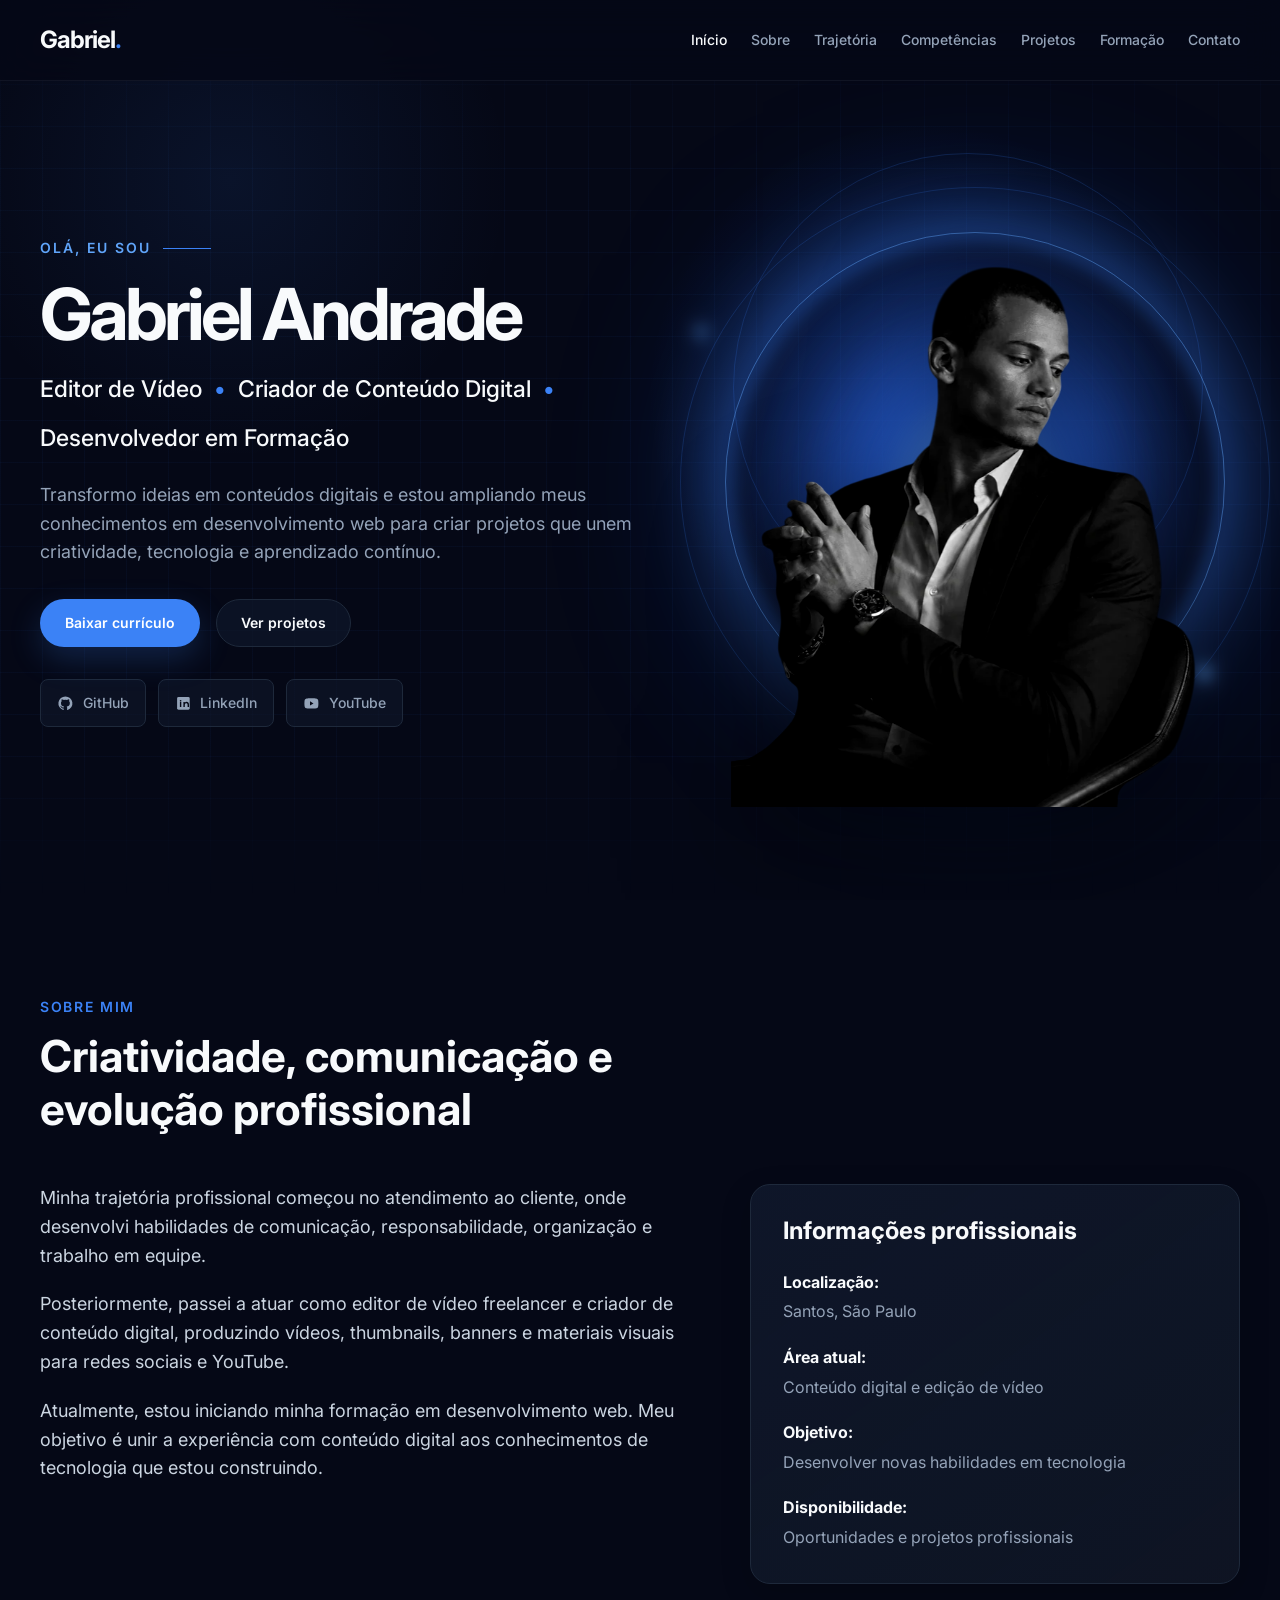
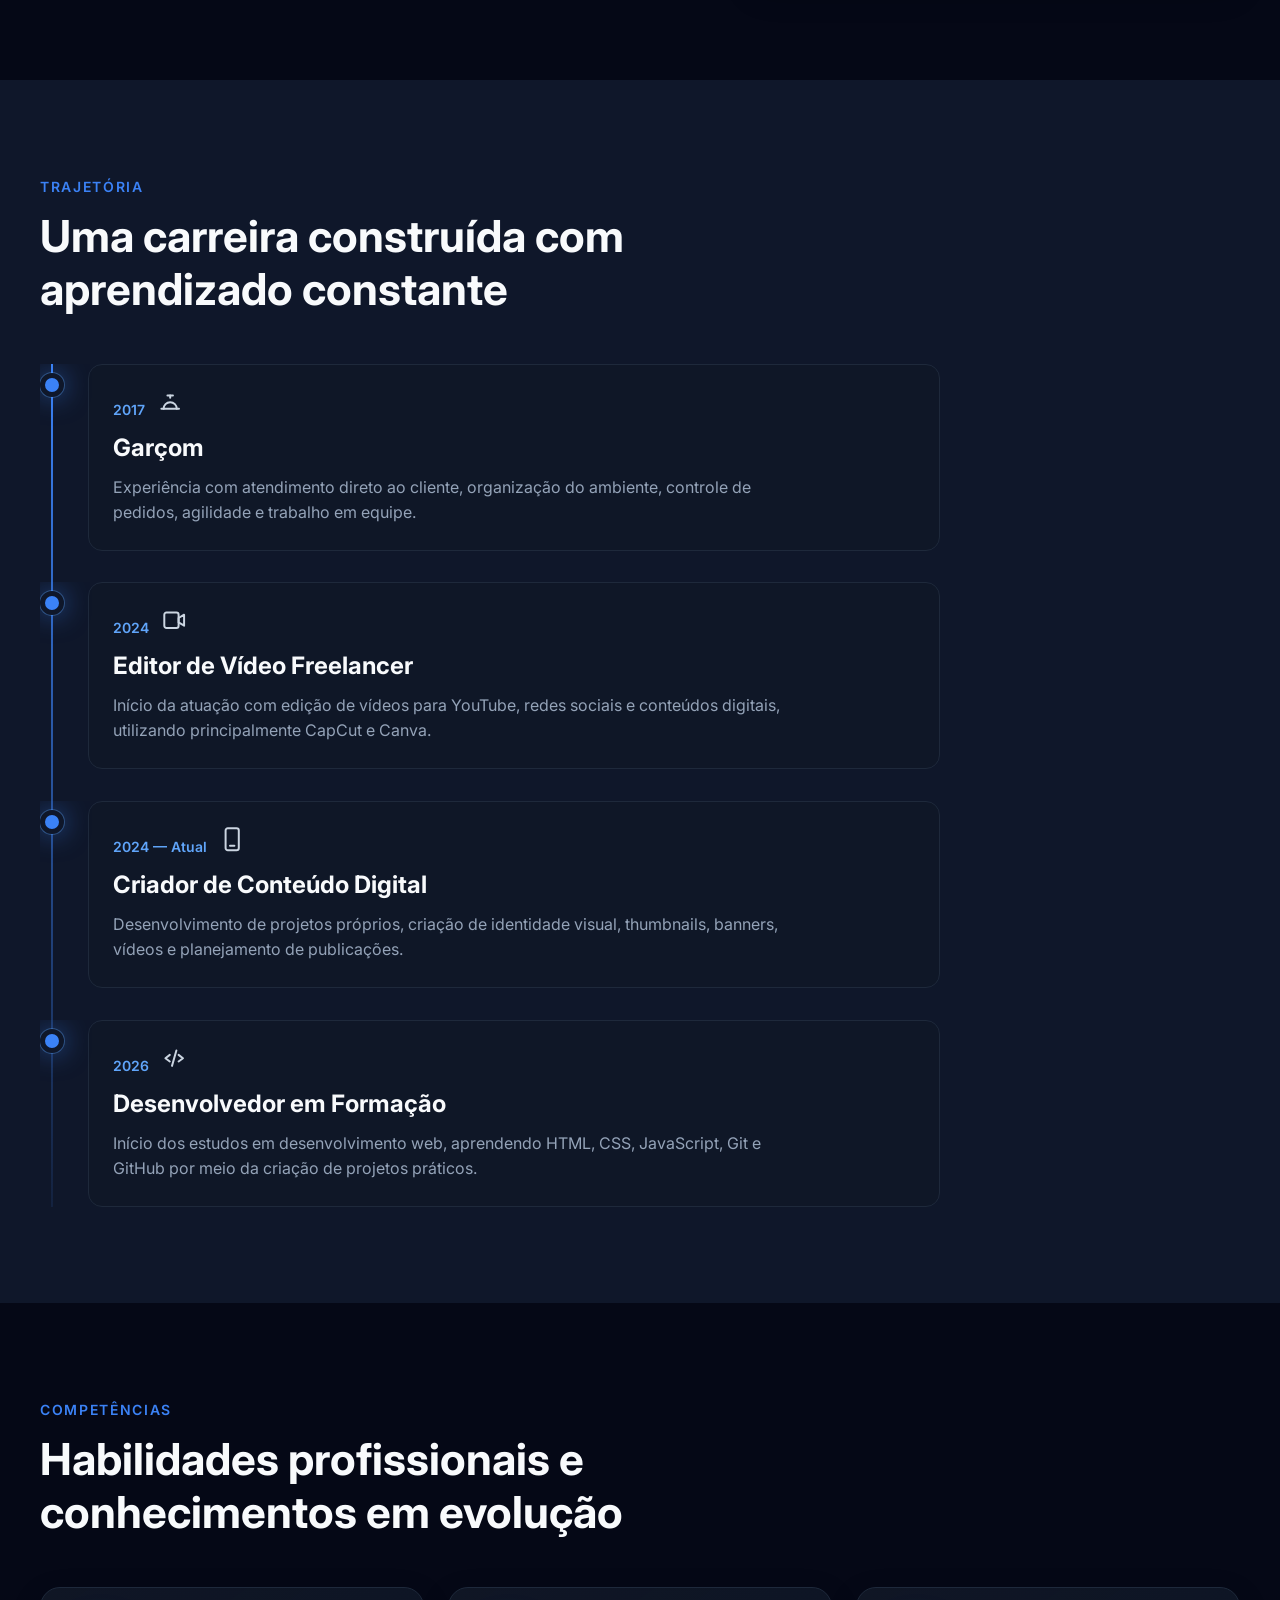
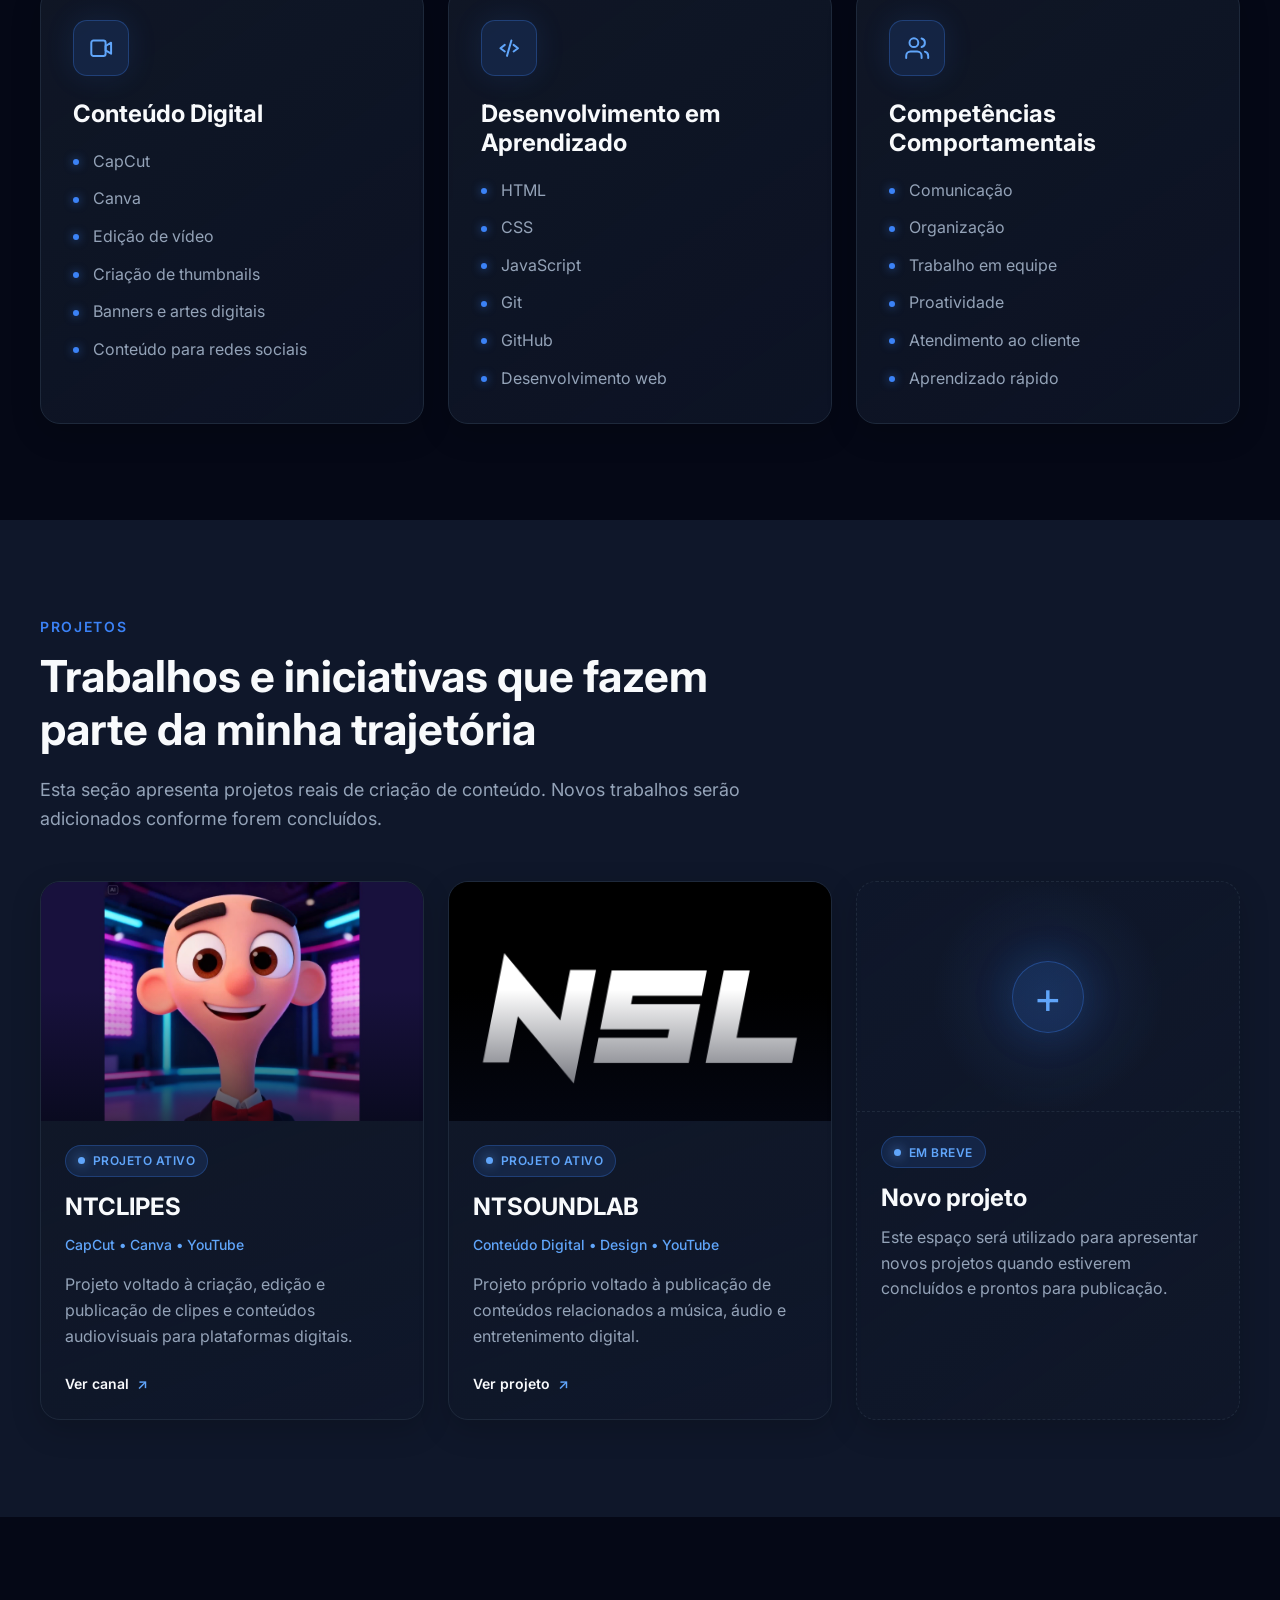
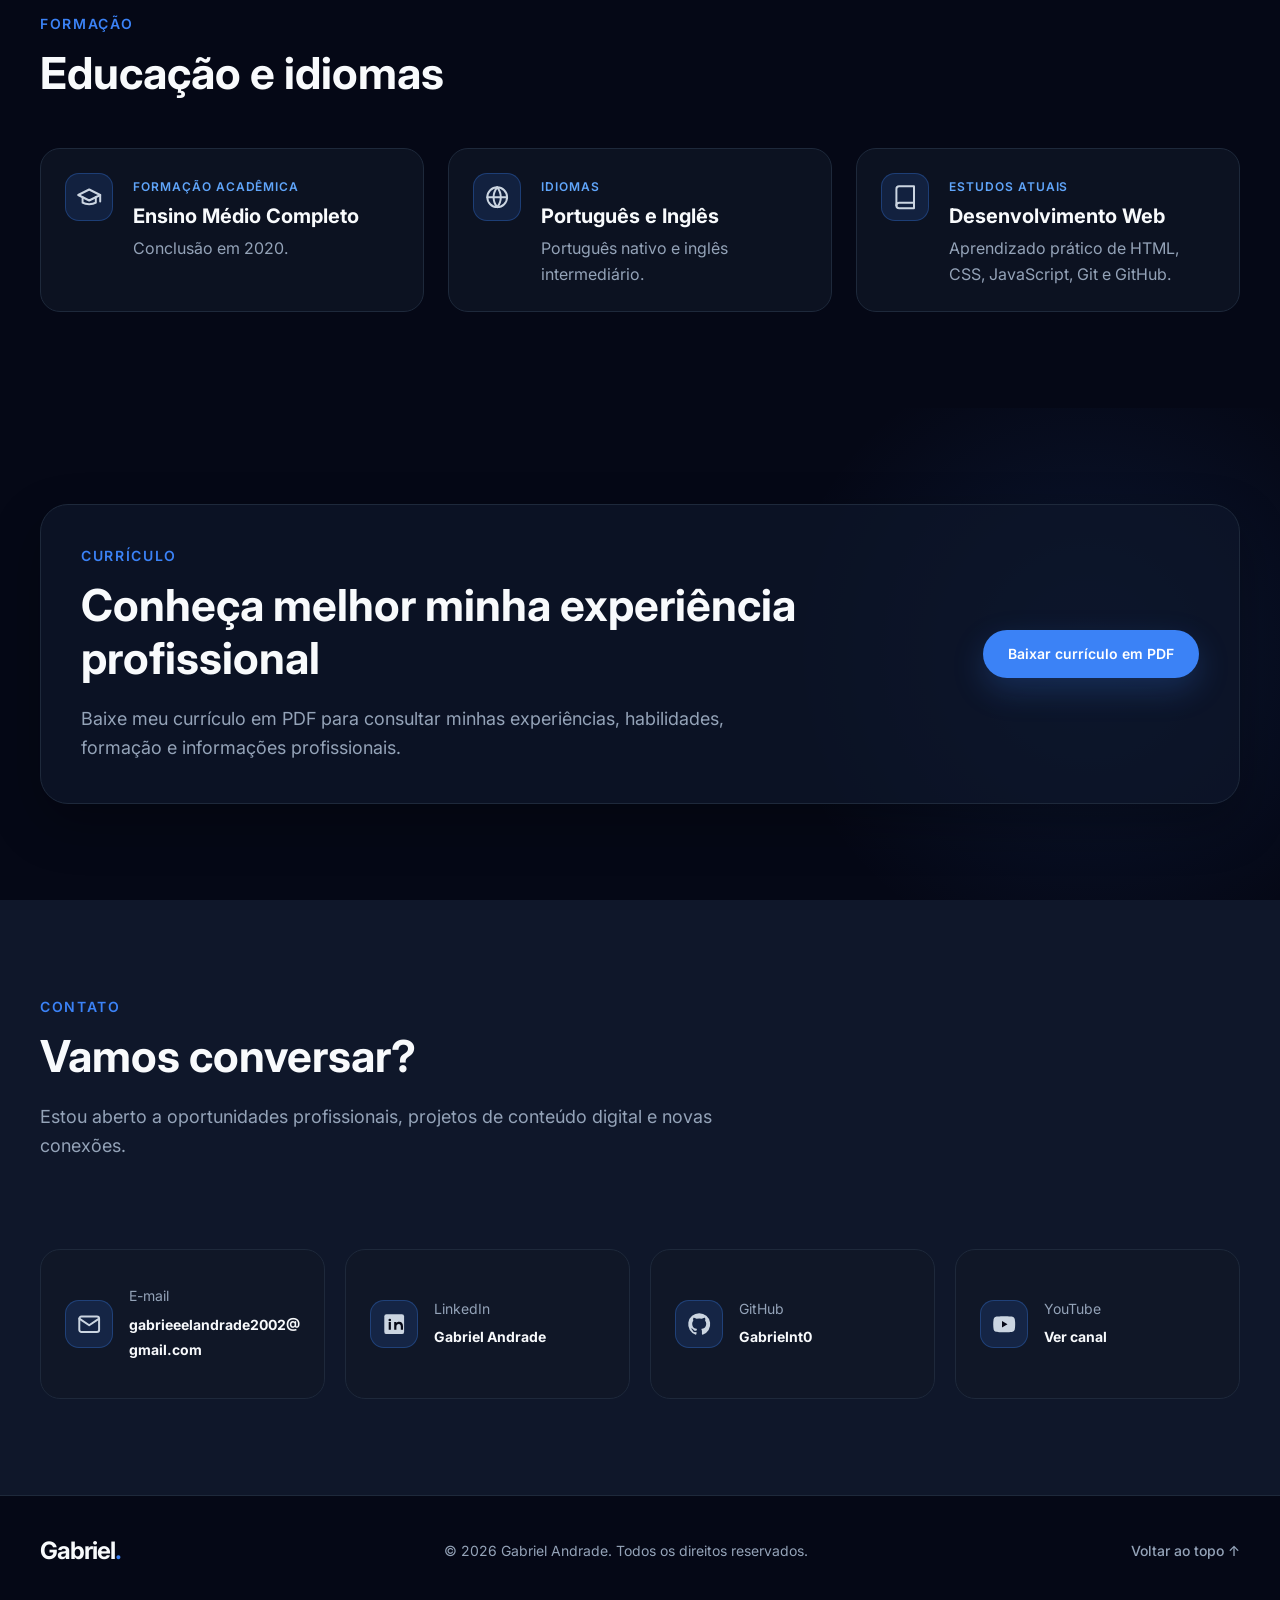
==== index.html @ 182ac7bf "Publica versão final do portfólio" ====
<!DOCTYPE html>
<html lang="pt-BR">
<head>
    <meta charset="UTF-8">

    <meta
        name="viewport"
        content="width=device-width, initial-scale=1.0"
    >

    <meta
        name="description"
        content="Portfólio profissional de Gabriel Andrade, editor de vídeo, criador de conteúdo digital e desenvolvedor em formação."
    >

    <meta
        name="author"
        content="Gabriel Andrade"
    >

<!-- SEO -->

<meta
    name="robots"
    content="index, follow"
>

<meta
    name="theme-color"
    content="#050816"
>

<meta
    name="keywords"
    content="Gabriel Andrade, Portfólio, Editor de Vídeo, Desenvolvedor Web, HTML, CSS, JavaScript, GitHub, CapCut, Canva"
>

<meta
    name="application-name"
    content="Gabriel Andrade Portfolio"
>

<link
    rel="canonical"
    href="https://gabrielnt0.github.io/portfolio/"
>

<!-- Open Graph -->

<meta
    property="og:type"
    content="website"
>

<meta
    property="og:locale"
    content="pt_BR"
>

<meta
    property="og:title"
    content="Gabriel Andrade | Portfólio"
>

<meta
    property="og:description"
    content="Editor de vídeo, criador de conteúdo digital e desenvolvedor em formação."
>

<meta
    property="og:url"
    content="https://gabrielnt0.github.io/portfolio/"
>

<meta
    property="og:site_name"
    content="Gabriel Andrade"
>

<meta
    property="og:image"
    content="https://gabrielnt0.github.io/portfolio/assets/images/portfolio-preview.png"
>

<meta
    property="og:image:width"
    content="1200"
>

<meta
    property="og:image:height"
    content="630"
>

<!-- Twitter -->

<meta
    name="twitter:card"
    content="summary_large_image"
>

<meta
    name="twitter:title"
    content="Gabriel Andrade | Portfólio"
>

<meta
    name="twitter:description"
    content="Editor de vídeo, criador de conteúdo digital e desenvolvedor em formação."
>

<meta
    name="twitter:image"
    content="https://gabrielnt0.github.io/portfolio/assets/images/portfolio-preview.png"
>

    <title>Gabriel Andrade | Portfólio</title>

    <link
        rel="icon"
        type="image/png"
        href="./assets/icons/favicon-96x96.png"
        sizes="96x96"
    >

    <link
        rel="icon"
        type="image/svg+xml"
        href="./assets/icons/favicon.svg"
    >

    <link
        rel="shortcut icon"
        href="./assets/icons/favicon.ico"
    >

    <link
        rel="apple-touch-icon"
        sizes="180x180"
        href="./assets/icons/apple-touch-icon.png"
    >

    <meta
        name="apple-mobile-web-app-title"
        content="Gabriel Andrade"
    >

    <link
        rel="manifest"
        href="./assets/icons/site.webmanifest"
    >

    <link
        rel="stylesheet"
        href="./css/style.css"
    >
</head>

<body>
    <header class="header">
        <div class="container header-container">
            <a
                href="#inicio"
                class="logo"
                aria-label="Ir para o início"
            >
                Gabriel<span>.</span>
            </a>

            <nav
                id="navigation"
                class="navigation"
                aria-label="Navegação principal"
            >
                <ul class="navigation-list">
                    <li>
                        <a href="#inicio" class="navigation-link">Início</a>
                    </li>

                    <li>
                        <a href="#sobre" class="navigation-link">Sobre</a>
                    </li>

                    <li>
                        <a href="#trajetoria" class="navigation-link">Trajetória</a>
                    </li>

                    <li>
                        <a href="#competencias" class="navigation-link">Competências</a>
                    </li>

                    <li>
                        <a href="#projetos" class="navigation-link">Projetos</a>
                    </li>

                    <li>
                        <a href="#formacao" class="navigation-link">Formação</a>
                    </li>

                    <li>
                        <a href="#contato" class="navigation-link">Contato</a>
                    </li>
                </ul>
            </nav>

            <button
                class="menu-button"
                type="button"
                aria-label="Abrir menu de navegação"
                aria-expanded="false"
                aria-controls="navigation"
            >
                <span></span>
                <span></span>
                <span></span>
            </button>
        </div>
    </header>

<div
    class="preloader"
    aria-hidden="true"
>
    <div class="preloader-content">
        <div class="preloader-logo">
            <span>NT</span>
        </div>

        <div class="preloader-bar">
            <span></span>
        </div>

        <p>Carregando portfólio</p>
    </div>
</div>

    <main>
        <section
            id="inicio"
            class="hero"
        >
            <div class="container hero-container">
                <div class="hero-content">
                    <p class="hero-greeting">
                        Olá, eu sou
                    </p>

                    <h1 class="hero-title">
                        Gabriel Andrade
                    </h1>

                    <p class="hero-profession">
                        Editor de Vídeo
                        <span>•</span>
                        Criador de Conteúdo Digital
                        <span>•</span>
                        Desenvolvedor em Formação
                    </p>

                    <p class="hero-description">
                        Transformo ideias em conteúdos
                        digitais e estou ampliando meus conhecimentos em desenvolvimento web para criar projetos
                        que unem criatividade, tecnologia e aprendizado contínuo.
                    </p>

                    <div class="hero-actions">
                        <a
                            href="./documents/curriculo-gabriel-andrade.pdf"
                            class="button button-primary"
                            download
                        >
                            Baixar currículo
                        </a>

                        <a
                            href="#projetos"
                            class="button button-secondary"
                        >
                            Ver projetos
                        </a>
                    </div>

                    <ul
                        class="social-links"
                        aria-label="Redes sociais"
                    >
                        <li>
                            <a
                                href="https://github.com/Gabrielnt0"
                                target="_blank"
                                rel="noopener noreferrer"
                            >
                                <svg class="icon-svg icon-svg-solid" viewBox="0 0 24 24" aria-hidden="true">
                                    <path d="M12 2a10 10 0 0 0-3.16 19.49c.5.09.68-.22.68-.48v-1.87c-2.78.6-3.37-1.18-3.37-1.18-.45-1.16-1.11-1.47-1.11-1.47-.91-.62.07-.61.07-.61 1 .07 1.53 1.03 1.53 1.03.9 1.53 2.35 1.09 2.92.83.09-.65.35-1.09.64-1.34-2.22-.25-4.56-1.11-4.56-4.94 0-1.09.39-1.98 1.03-2.68-.1-.25-.45-1.27.1-2.64 0 0 .84-.27 2.75 1.02A9.6 9.6 0 0 1 12 6.82a9.6 9.6 0 0 1 2.5.34c1.91-1.29 2.75-1.02 2.75-1.02.55 1.37.2 2.39.1 2.64.64.7 1.03 1.59 1.03 2.68 0 3.84-2.34 4.69-4.57 4.94.36.31.68.92.68 1.86v2.75c0 .27.18.58.69.48A10 10 0 0 0 12 2z"></path>
                                </svg>
                                <span>GitHub</span>
                            </a>
                        </li>

                        <li>
                            <a
                                href="https://www.linkedin.com/in/gabrielandrade2002/"
                                target="_blank"
                                rel="noopener noreferrer"
                            >
                                <svg class="icon-svg icon-svg-solid" viewBox="0 0 24 24" aria-hidden="true">
                                    <rect x="3" y="3" width="18" height="18" rx="2"></rect>
                                    <path class="icon-svg-fill-background" d="M7 10h2v7H7zM8 7a1.2 1.2 0 1 1 0 2.4A1.2 1.2 0 0 1 8 7zm4 3h2v1c.6-.8 1.4-1.2 2.5-1.2 2 0 3.5 1.3 3.5 4V17h-2v-2.8c0-1.5-.6-2.3-1.8-2.3-1.3 0-2.2.9-2.2 2.6V17h-2z"></path>
                                </svg>
                                <span>LinkedIn</span>
                            </a>
                        </li>

                        <li>
                            <a
                                href="href="https://www.youtube.com/@gbN1TE"
                                target="_blank"
                                rel="noopener noreferrer"
                            >
                                <svg class="icon-svg icon-svg-solid" viewBox="0 0 24 24" aria-hidden="true">
                                    <path d="M21.6 7.2a2.8 2.8 0 0 0-2-2C17.8 4.7 12 4.7 12 4.7s-5.8 0-7.6.5a2.8 2.8 0 0 0-2 2A29 29 0 0 0 2 12a29 29 0 0 0 .4 4.8 2.8 2.8 0 0 0 2 2c1.8.5 7.6.5 7.6.5s5.8 0 7.6-.5a2.8 2.8 0 0 0 2-2A29 29 0 0 0 22 12a29 29 0 0 0-.4-4.8z"></path>
                                    <path class="icon-svg-fill-background" d="m10 9 5 3-5 3z"></path>
                                </svg>
                                <span>YouTube</span>
                            </a>
                        </li>
                    </ul>
                </div>

               <div class="hero-image-wrapper">

    <div class="hero-glow"></div>

    <div class="hero-image-background"></div>

    <img
        src="./assets/images/foto-gabriel.webp"
        alt="Foto profissional de Gabriel Andrade"
        class="hero-image"
    >

</div>
            </div>
        </section>

        <section
            id="sobre"
            class="section about"
        >
            <div class="container">
                <div class="section-header">
                    <p class="section-label">
                        Sobre mim
                    </p>

                    <h2 class="section-title">
                        Criatividade, comunicação e evolução profissional
                    </h2>
                </div>

                <div class="about-content">
                    <div class="about-text">
                        <p>
                            Minha trajetória profissional começou no atendimento
                            ao cliente, onde desenvolvi habilidades de comunicação,
                            responsabilidade, organização e trabalho em equipe.
                        </p>

                        <p>
                            Posteriormente, passei a atuar como editor de vídeo
                            freelancer e criador de conteúdo digital, produzindo
                            vídeos, thumbnails, banners e materiais visuais para
                            redes sociais e YouTube.
                        </p>

                        <p>
                            Atualmente, estou iniciando minha formação em
                            desenvolvimento web. Meu objetivo é unir a experiência
                            com conteúdo digital aos conhecimentos de tecnologia
                            que estou construindo.
                        </p>
                    </div>

                    <aside class="about-card">
                        <h3>Informações profissionais</h3>

                        <ul>
                            <li>
                                <strong>Localização:</strong>
                                Santos, São Paulo
                            </li>

                            <li>
                                <strong>Área atual:</strong>
                                Conteúdo digital e edição de vídeo
                            </li>

                            <li>
                                <strong>Objetivo:</strong>
                                Desenvolver novas habilidades em tecnologia
                            </li>

                            <li>
                                <strong>Disponibilidade:</strong>
                                Oportunidades e projetos profissionais
                            </li>
                        </ul>
                    </aside>
                </div>
            </div>
        </section>

        <section
            id="trajetoria"
            class="section section-alternative trajectory"
        >
            <div class="container">
                <div class="section-header">
                    <p class="section-label">
                        Trajetória
                    </p>

                    <h2 class="section-title">
                        Uma carreira construída com aprendizado constante
                    </h2>
                </div>

                <div class="timeline">
                    <article class="timeline-item">
                        <div class="timeline-marker"></div>

                        <div class="timeline-content">
                            <span class="timeline-year">
                                2017
                            </span>

                            <span class="timeline-icon" aria-hidden="true">
                                <svg class="icon-svg" viewBox="0 0 24 24" aria-hidden="true">
                                    <path d="M4 18h16"></path>
                                    <path d="M6 18a6 6 0 0 1 12 0"></path>
                                    <path d="M12 6v2"></path>
                                    <path d="M9.5 6h5"></path>
                                </svg>
                            </span>

                            <h3>
                                Garçom
                            </h3>

                            <p>
                                Experiência com atendimento direto ao cliente,
                                organização do ambiente, controle de pedidos,
                                agilidade e trabalho em equipe.
                            </p>
                        </div>
                    </article>

                    <article class="timeline-item">
                        <div class="timeline-marker"></div>

                        <div class="timeline-content">
                            <span class="timeline-year">
                                2024
                            </span>

                            <span class="timeline-icon" aria-hidden="true">
                                <svg class="icon-svg" viewBox="0 0 24 24" aria-hidden="true">
                                    <rect x="3" y="5" width="13" height="14" rx="2"></rect>
                                    <path d="m16 10 5-3v10l-5-3z"></path>
                                </svg>
                            </span>

                            <h3>
                                Editor de Vídeo Freelancer
                            </h3>

                            <p>
                                Início da atuação com edição de vídeos para
                                YouTube, redes sociais e conteúdos digitais,
                                utilizando principalmente CapCut e Canva.
                            </p>
                        </div>
                    </article>

                    <article class="timeline-item">
                        <div class="timeline-marker"></div>

                        <div class="timeline-content">
                            <span class="timeline-year">
                                2024 — Atual
                            </span>

                            <span class="timeline-icon" aria-hidden="true">
                                <svg class="icon-svg" viewBox="0 0 24 24" aria-hidden="true">
                                    <rect x="6" y="2" width="12" height="20" rx="2"></rect>
                                    <path d="M10 18h4"></path>
                                </svg>
                            </span>

                            <h3>
                                Criador de Conteúdo Digital
                            </h3>

                            <p>
                                Desenvolvimento de projetos próprios, criação
                                de identidade visual, thumbnails, banners,
                                vídeos e planejamento de publicações.
                            </p>
                        </div>
                    </article>

                    <article class="timeline-item">
                        <div class="timeline-marker"></div>

                        <div class="timeline-content">
                            <span class="timeline-year">
                                2026
                            </span>

                            <span class="timeline-icon" aria-hidden="true">
                                <svg class="icon-svg" viewBox="0 0 24 24" aria-hidden="true">
                                    <path d="m8 9-4 3 4 3"></path>
                                    <path d="m16 9 4 3-4 3"></path>
                                    <path d="m14 5-4 14"></path>
                                </svg>
                            </span>

                            <h3>
                                Desenvolvedor em Formação
                            </h3>

                            <p>
                                Início dos estudos em desenvolvimento web,
                                aprendendo HTML, CSS, JavaScript, Git e GitHub
                                por meio da criação de projetos práticos.
                            </p>
                        </div>
                    </article>
                </div>
            </div>
        </section>

        <section
            id="competencias"
            class="section skills"
        >
            <div class="container">
                <div class="section-header">
                    <p class="section-label">
                        Competências
                    </p>

                    <h2 class="section-title">
                        Habilidades profissionais e conhecimentos em evolução
                    </h2>
                </div>

                <div class="skills-grid">
                    <article class="skill-card">
                        <span class="skill-icon" aria-hidden="true">
                            <svg class="icon-svg" viewBox="0 0 24 24" aria-hidden="true">
                                    <rect x="3" y="5" width="13" height="14" rx="2"></rect>
                                    <path d="m16 10 5-3v10l-5-3z"></path>
                                </svg>
                        </span>

                        <h3>
                            Conteúdo Digital
                        </h3>

                        <ul class="skill-list">
                            <li>CapCut</li>
                            <li>Canva</li>
                            <li>Edição de vídeo</li>
                            <li>Criação de thumbnails</li>
                            <li>Banners e artes digitais</li>
                            <li>Conteúdo para redes sociais</li>
                        </ul>
                    </article>

                    <article class="skill-card">
                        <span class="skill-icon" aria-hidden="true">
                            <svg class="icon-svg" viewBox="0 0 24 24" aria-hidden="true">
                                    <path d="m8 9-4 3 4 3"></path>
                                    <path d="m16 9 4 3-4 3"></path>
                                    <path d="m14 5-4 14"></path>
                                </svg>
                        </span>

                        <h3>
                            Desenvolvimento em Aprendizado
                        </h3>

                        <ul class="skill-list">
                            <li>HTML</li>
                            <li>CSS</li>
                            <li>JavaScript</li>
                            <li>Git</li>
                            <li>GitHub</li>
                            <li>Desenvolvimento web</li>
                        </ul>
                    </article>

                    <article class="skill-card">
                        <span class="skill-icon" aria-hidden="true">
                            <svg class="icon-svg" viewBox="0 0 24 24" aria-hidden="true">
                                    <path d="M16 21v-2a4 4 0 0 0-4-4H6a4 4 0 0 0-4 4v2"></path>
                                    <circle cx="9" cy="7" r="4"></circle>
                                    <path d="M22 21v-2a4 4 0 0 0-3-3.87"></path>
                                    <path d="M16 3.13a4 4 0 0 1 0 7.75"></path>
                                </svg>
                        </span>

                        <h3>
                            Competências Comportamentais
                        </h3>

                        <ul class="skill-list">
                            <li>Comunicação</li>
                            <li>Organização</li>
                            <li>Trabalho em equipe</li>
                            <li>Proatividade</li>
                            <li>Atendimento ao cliente</li>
                            <li>Aprendizado rápido</li>
                        </ul>
                    </article>
                </div>
            </div>
        </section>

        <section
            id="projetos"
            class="section section-alternative projects"
        >
            <div class="container">
                <div class="section-header">
                    <p class="section-label">
                        Projetos
                    </p>

                    <h2 class="section-title">
                        Trabalhos e iniciativas que fazem parte da minha trajetória
                    </h2>

                    <p class="section-description">
                        Esta seção apresenta projetos reais de criação de conteúdo.
                        Novos trabalhos serão adicionados conforme forem concluídos.
                    </p>
                </div>

                <div class="projects-grid">
                    <article class="project-card">
                        <div class="project-image-wrapper">
                            <img
                                src="./assets/images/projeto-ntclipes.jpeg"
                                alt="Imagem de apresentação do projeto NTCLIPES"
                                class="project-image"
                            >
                        </div>

                        <div class="project-content">
                            <span class="project-status">
                                Projeto ativo
                            </span>

                            <h3>
                                NTCLIPES
                            </h3>

                            <p class="project-technologies">
                                CapCut • Canva • YouTube
                            </p>

                            <p class="project-description">
                                Projeto voltado à criação, edição e publicação
                                de clipes e conteúdos audiovisuais para
                                plataformas digitais.
                            </p>

                            <div class="project-links">
                                <a
                                    href="https://www.youtube.com/@NTCLIPES"
                                    class="project-link"
                                    target="_blank"
                                    rel="noopener noreferrer"
                                >
                                    Ver canal
                                </a>
                            </div>
                        </div>
                    </article>

                    <article class="project-card">
                        <div class="project-image-wrapper">
                            <img
                                src="./assets/images/projeto-ntsoundlab.png"
                                alt="Imagem de apresentação do projeto NTSOUNDLAB"
                                class="project-image"
                            >
                        </div>

                        <div class="project-content">
                            <span class="project-status">
                                Projeto ativo
                            </span>

                            <h3>
                                NTSOUNDLAB
                            </h3>

                            <p class="project-technologies">
                                Conteúdo Digital • Design • YouTube
                            </p>

                            <p class="project-description">
                                Projeto próprio voltado à publicação de
                                conteúdos relacionados a música, áudio e
                                entretenimento digital.
                            </p>

                            <div class="project-links">
                                <a
                                    href="https://www.youtube.com/@NTSOUNDLAB"
                                    class="project-link"
                                    target="_blank"
                                    rel="noopener noreferrer"
                                >
                                    Ver projeto
                                </a>
                            </div>
                        </div>
                    </article>

                    <article class="project-card project-card-placeholder">
                        <div class="project-placeholder">
                            <span aria-hidden="true">
                                +
                            </span>
                        </div>

                        <div class="project-content">
                            <span class="project-status">
                                Em breve
                            </span>

                            <h3>
                                Novo projeto
                            </h3>

                            <p class="project-description">
                                Este espaço será utilizado para apresentar
                                novos projetos quando estiverem concluídos e
                                prontos para publicação.
                            </p>
                        </div>
                    </article>
                </div>
            </div>
        </section>

        <section
            id="formacao"
            class="section education"
        >
            <div class="container">
                <div class="section-header">
                    <p class="section-label">
                        Formação
                    </p>

                    <h2 class="section-title">
                        Educação e idiomas
                    </h2>
                </div>

                <div class="education-grid">
                    <article class="education-card">
                        <span class="education-icon" aria-hidden="true">
                            <svg class="icon-svg" viewBox="0 0 24 24" aria-hidden="true">
                                    <path d="m2 10 10-5 10 5-10 5z"></path>
                                    <path d="M6 12v5c3 2 9 2 12 0v-5"></path>
                                    <path d="M22 10v6"></path>
                                </svg>
                        </span>

                        <div>
                            <span class="education-type">
                                Formação acadêmica
                            </span>

                            <h3>
                                Ensino Médio Completo
                            </h3>

                            <p>
                                Conclusão em 2020.
                            </p>
                        </div>
                    </article>

                    <article class="education-card">
                        <span class="education-icon" aria-hidden="true">
                            <svg class="icon-svg" viewBox="0 0 24 24" aria-hidden="true">
                                    <circle cx="12" cy="12" r="9"></circle>
                                    <path d="M3 12h18"></path>
                                    <path d="M12 3a14 14 0 0 1 0 18"></path>
                                    <path d="M12 3a14 14 0 0 0 0 18"></path>
                                </svg>
                        </span>

                        <div>
                            <span class="education-type">
                                Idiomas
                            </span>

                            <h3>
                                Português e Inglês
                            </h3>

                            <p>
                                Português nativo e inglês intermediário.
                            </p>
                        </div>
                    </article>

                    <article class="education-card">
                        <span class="education-icon" aria-hidden="true">
                            <svg class="icon-svg" viewBox="0 0 24 24" aria-hidden="true">
                                    <path d="M4 19.5A2.5 2.5 0 0 1 6.5 17H20"></path>
                                    <path d="M6.5 2H20v20H6.5A2.5 2.5 0 0 1 4 19.5v-15A2.5 2.5 0 0 1 6.5 2z"></path>
                                </svg>
                        </span>

                        <div>
                            <span class="education-type">
                                Estudos atuais
                            </span>

                            <h3>
                                Desenvolvimento Web
                            </h3>

                            <p>
                                Aprendizado prático de HTML, CSS, JavaScript,
                                Git e GitHub.
                            </p>
                        </div>
                    </article>
                </div>
            </div>
        </section>

        <section class="section resume">
            <div class="container resume-container">
                <div class="resume-content">
                    <p class="section-label">
                        Currículo
                    </p>

                    <h2 class="section-title">
                        Conheça melhor minha experiência profissional
                    </h2>

                    <p class="section-description">
                        Baixe meu currículo em PDF para consultar minhas
                        experiências, habilidades, formação e informações
                        profissionais.
                    </p>
                </div>

                <a
                    href="./documents/curriculo-gabriel-andrade.pdf"
                    class="button button-primary"
                    download
                >
                    Baixar currículo em PDF
                </a>
            </div>
        </section>

        <section
            id="contato"
            class="section section-alternative contact"
        >
            <div class="container contact-container">
                <div class="section-header">
                    <p class="section-label">
                        Contato
                    </p>

                    <h2 class="section-title">
                        Vamos conversar?
                    </h2>

                    <p class="section-description">
                        Estou aberto a oportunidades profissionais, projetos
                        de conteúdo digital e novas conexões.
                    </p>
                </div>

                <div class="contact-grid">
                    <a
                        href="mailto:gabrieeelandrade2002@gmail.com"
                        class="contact-card"
                    >
                        <span class="contact-icon" aria-hidden="true">
                            <svg class="icon-svg" viewBox="0 0 24 24" aria-hidden="true">
                                    <rect x="3" y="5" width="18" height="14" rx="2"></rect>
                                    <path d="m3 7 9 6 9-6"></path>
                                </svg>
                        </span>

                        <div>
                            <span class="contact-label">
                                E-mail
                            </span>

                            <strong>
                                gabrieeelandrade2002@gmail.com
                            </strong>
                        </div>
                    </a>

                    <a
                        href="https://www.linkedin.com/in/gabrielandrade2002/"
                        class="contact-card"
                        target="_blank"
                        rel="noopener noreferrer"
                    >
                        <span class="contact-icon" aria-hidden="true">
                            <svg class="icon-svg icon-svg-solid" viewBox="0 0 24 24" aria-hidden="true">
                                    <rect x="3" y="3" width="18" height="18" rx="2"></rect>
                                    <path class="icon-svg-fill-background" d="M7 10h2v7H7zM8 7a1.2 1.2 0 1 1 0 2.4A1.2 1.2 0 0 1 8 7zm4 3h2v1c.6-.8 1.4-1.2 2.5-1.2 2 0 3.5 1.3 3.5 4V17h-2v-2.8c0-1.5-.6-2.3-1.8-2.3-1.3 0-2.2.9-2.2 2.6V17h-2z"></path>
                                </svg>
                        </span>

                        <div>
                            <span class="contact-label">
                                LinkedIn
                            </span>

                            <strong>
                                Gabriel Andrade
                            </strong>
                        </div>
                    </a>

                    <a
                        href="https://github.com/Gabrielnt0"
                        class="contact-card"
                        target="_blank"
                        rel="noopener noreferrer"
                    >
                        <span class="contact-icon" aria-hidden="true">
                            <svg class="icon-svg icon-svg-solid" viewBox="0 0 24 24" aria-hidden="true">
                                    <path d="M12 2a10 10 0 0 0-3.16 19.49c.5.09.68-.22.68-.48v-1.87c-2.78.6-3.37-1.18-3.37-1.18-.45-1.16-1.11-1.47-1.11-1.47-.91-.62.07-.61.07-.61 1 .07 1.53 1.03 1.53 1.03.9 1.53 2.35 1.09 2.92.83.09-.65.35-1.09.64-1.34-2.22-.25-4.56-1.11-4.56-4.94 0-1.09.39-1.98 1.03-2.68-.1-.25-.45-1.27.1-2.64 0 0 .84-.27 2.75 1.02A9.6 9.6 0 0 1 12 6.82a9.6 9.6 0 0 1 2.5.34c1.91-1.29 2.75-1.02 2.75-1.02.55 1.37.2 2.39.1 2.64.64.7 1.03 1.59 1.03 2.68 0 3.84-2.34 4.69-4.57 4.94.36.31.68.92.68 1.86v2.75c0 .27.18.58.69.48A10 10 0 0 0 12 2z"></path>
                                </svg>
                        </span>

                        <div>
                            <span class="contact-label">
                                GitHub
                            </span>

                            <strong>
                                Gabrielnt0
                            </strong>
                        </div>
                    </a>

                    <a
                        href="https://www.youtube.com/@gbN1TE"
                        class="contact-card"
                        target="_blank"
                        rel="noopener noreferrer"
                    >
                        <span class="contact-icon" aria-hidden="true">
                            <svg class="icon-svg icon-svg-solid" viewBox="0 0 24 24" aria-hidden="true">
                                    <path d="M21.6 7.2a2.8 2.8 0 0 0-2-2C17.8 4.7 12 4.7 12 4.7s-5.8 0-7.6.5a2.8 2.8 0 0 0-2 2A29 29 0 0 0 2 12a29 29 0 0 0 .4 4.8 2.8 2.8 0 0 0 2 2c1.8.5 7.6.5 7.6.5s5.8 0 7.6-.5a2.8 2.8 0 0 0 2-2A29 29 0 0 0 22 12a29 29 0 0 0-.4-4.8z"></path>
                                    <path class="icon-svg-fill-background" d="m10 9 5 3-5 3z"></path>
                                </svg>
                        </span>

                        <div>
                            <span class="contact-label">
                                YouTube
                            </span>

                            <strong>
                                Ver canal
                            </strong>
                        </div>
                    </a>
                </div>
            </div>
        </section>
    </main>

    <footer class="footer">
        <div class="container footer-container">
            <a
                href="#inicio"
                class="footer-logo"
            >
                Gabriel<span>.</span>
            </a>

            <p>
                © <span id="current-year"></span>
                Gabriel Andrade. Todos os direitos reservados.
            </p>

            <a
                href="#inicio"
                class="back-to-top"
                aria-label="Voltar ao início"
            >
                Voltar ao topo ↑
            </a>
        </div>
    </footer>

<button
    class="scroll-top-button"
    type="button"
    aria-label="Voltar ao topo da página"
    title="Voltar ao topo"
>
    <svg
        viewBox="0 0 24 24"
        aria-hidden="true"
    >
        <path d="M12 19V5"></path>
        <path d="m5 12 7-7 7 7"></path>
    </svg>
</button>

    <script src="./js/script.js"></script>
</body>
</html>
---- css/style.css ----
@import url("https://fonts.googleapis.com/css2?family=Inter:wght@400;500;600;700&display=swap");

@import url("./variables.css");
@import url("./reset.css");
@import url("./layout.css");
@import url("./hero.css");
@import url("./sections.css");
@import url("./cards.css");
@import url("./responsive.css");
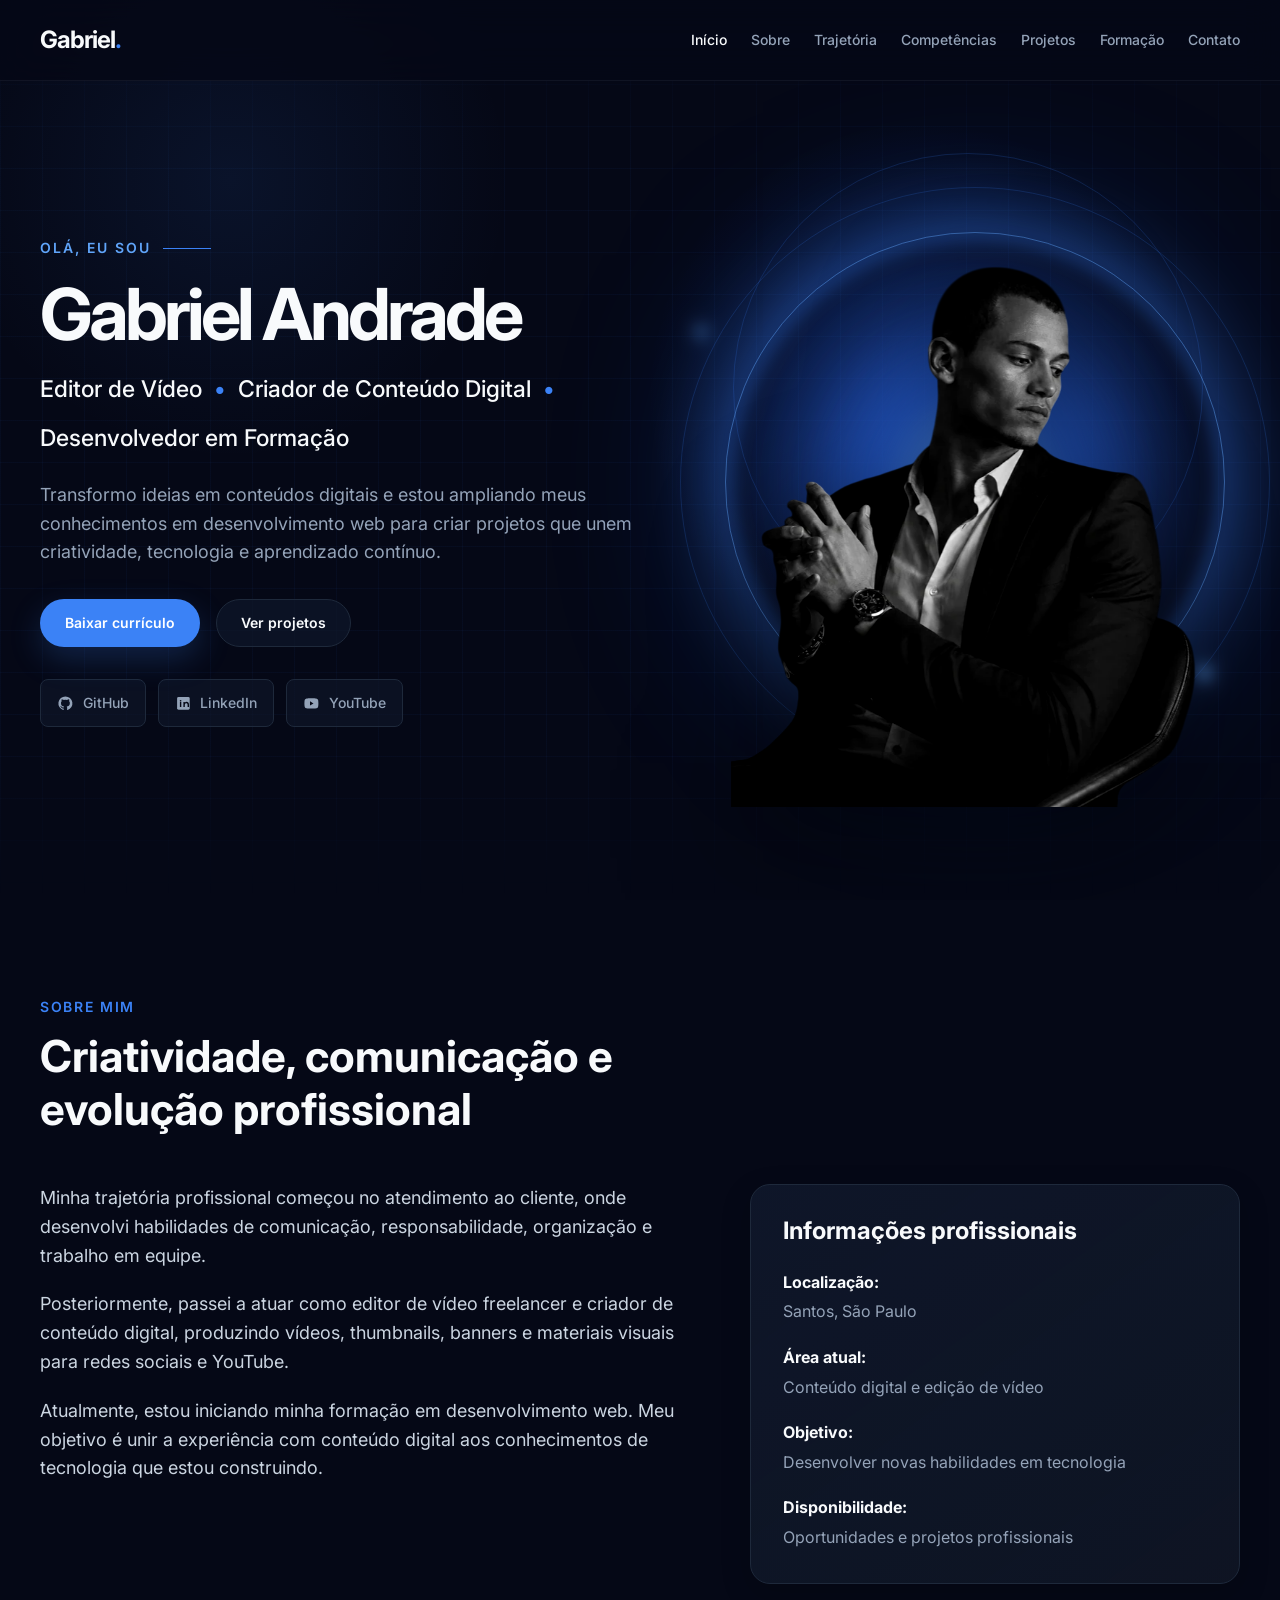
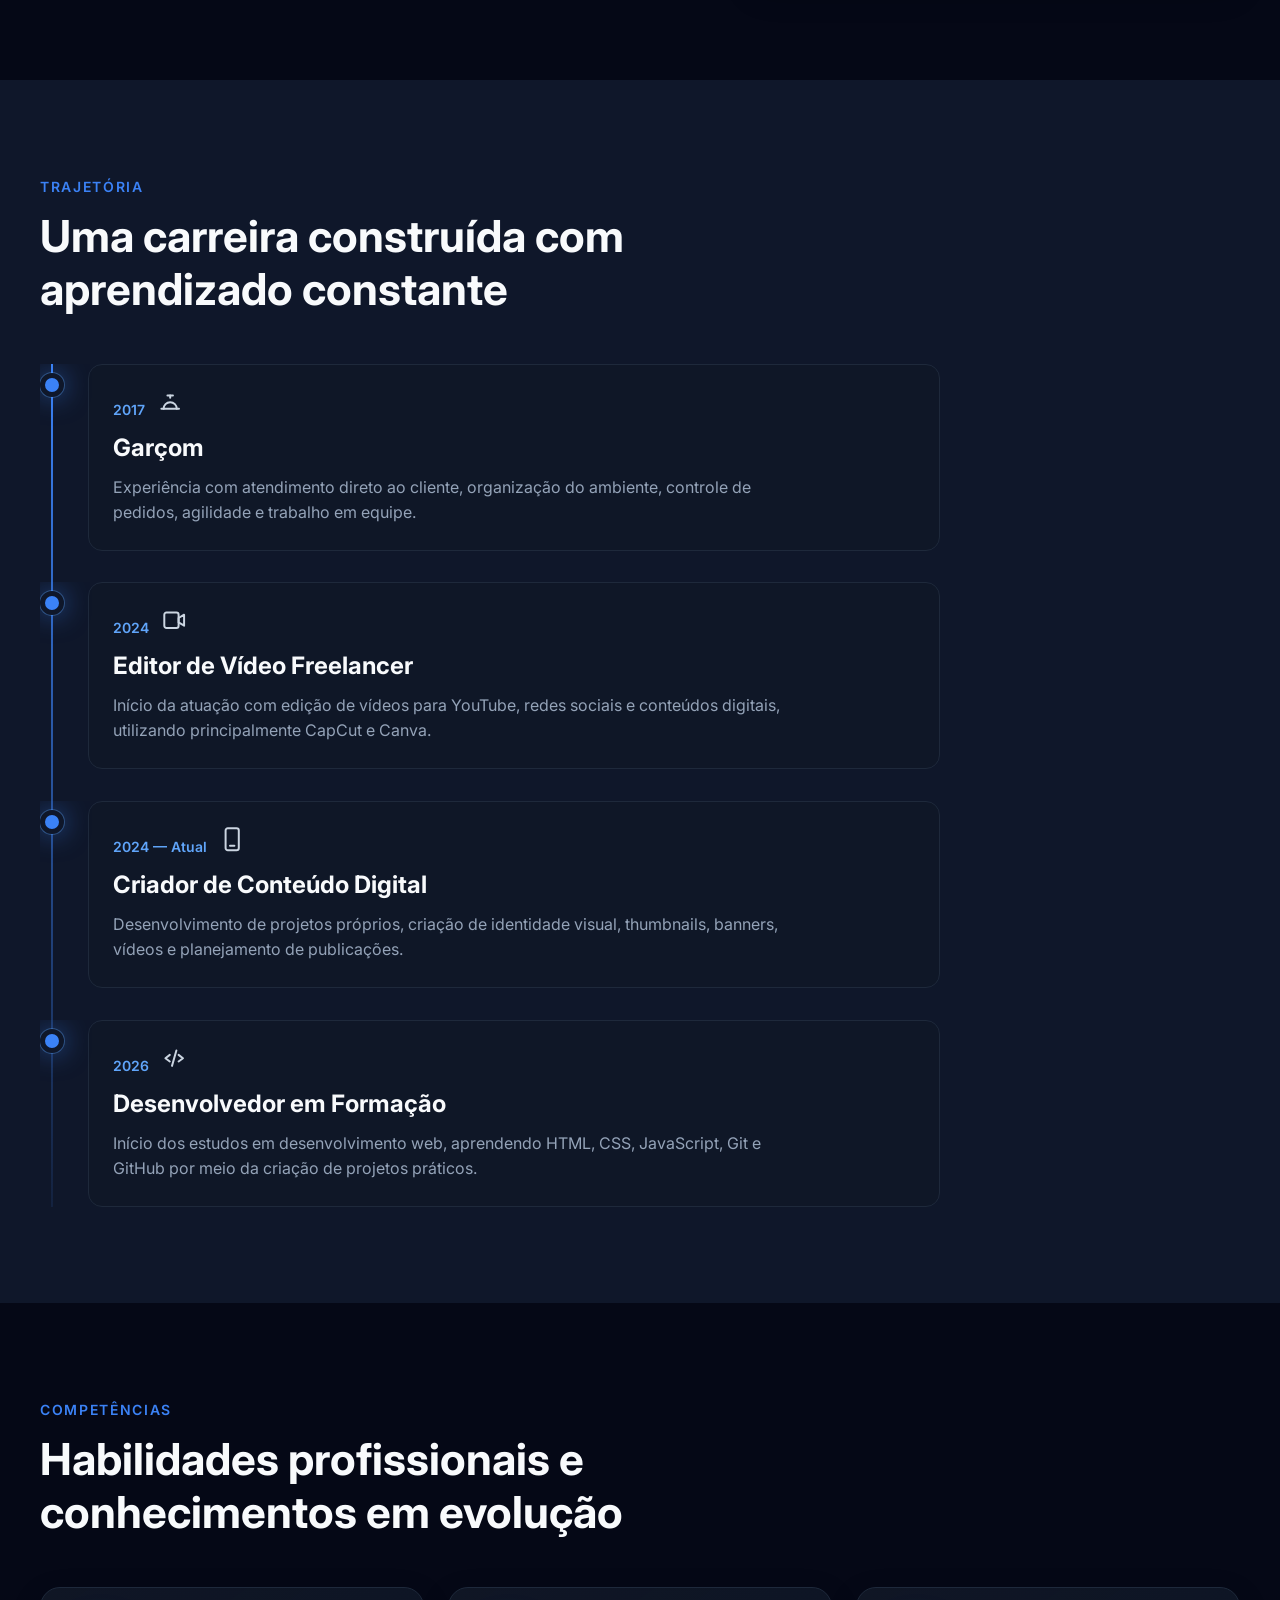
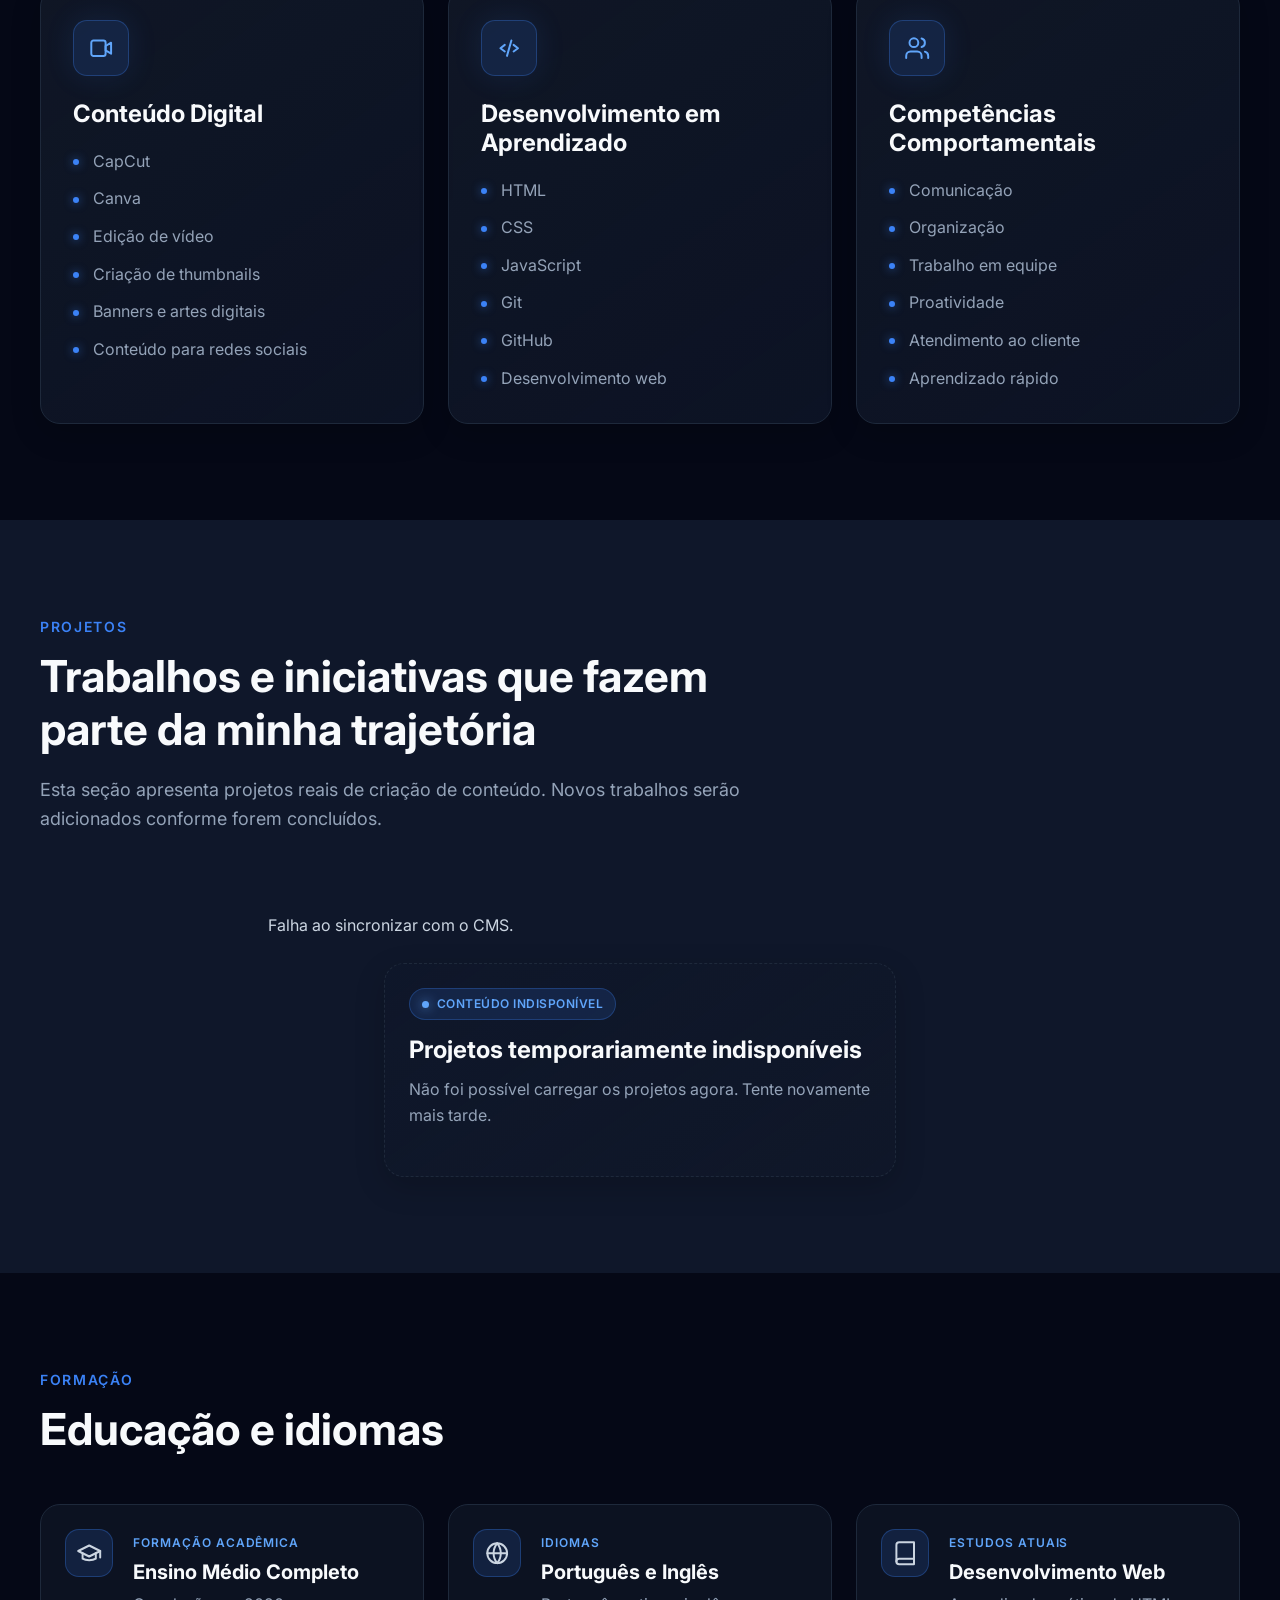
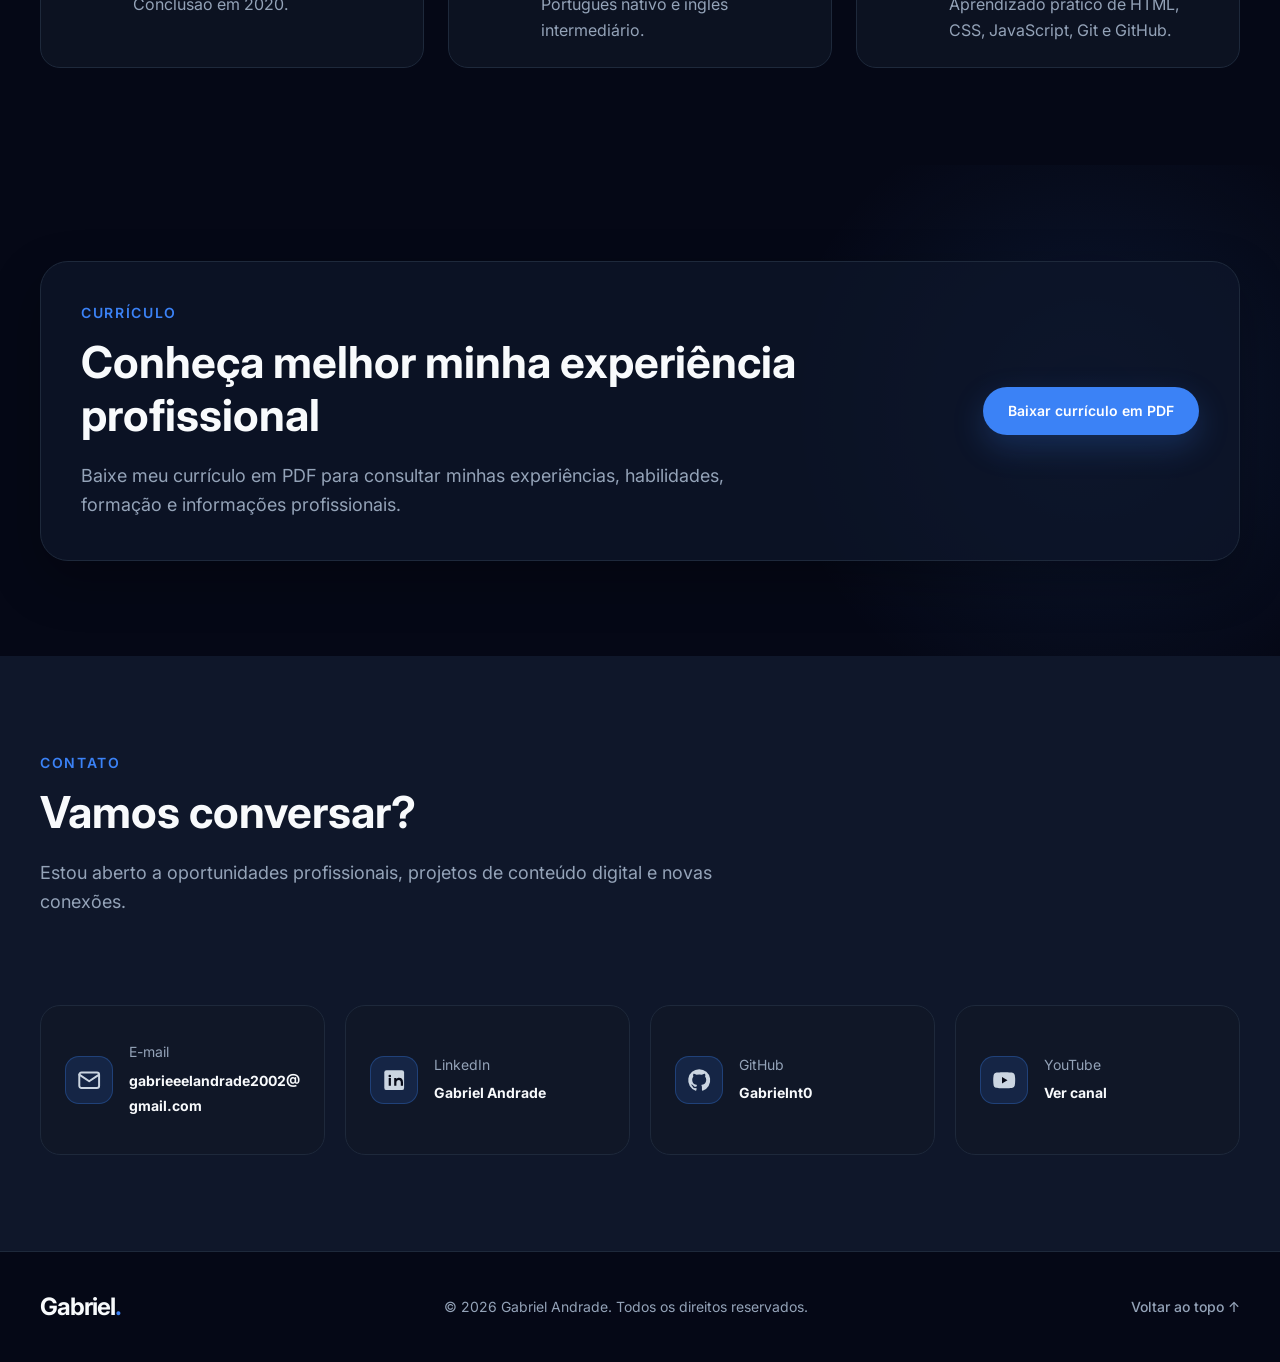
==== commit 31770c1d: "Integra portfolio com API publica unificada" ====
--- a/index.html
+++ b/index.html
@@ -1,6 +1,30 @@
 <!DOCTYPE html>
 <html lang="pt-BR">
 <head>
+    <!-- Google Tag Manager -->
+    <script>
+        (function(w, d, s, l, i) {
+            w[l] = w[l] || [];
+            w[l].push({
+                "gtm.start": new Date().getTime(),
+                event: "gtm.js"
+            });
+
+            var firstScript = d.getElementsByTagName(s)[0];
+            var gtmScript = d.createElement(s);
+            var dataLayerParameter = l !== "dataLayer" ? "&l=" + l : "";
+
+            gtmScript.async = true;
+            gtmScript.src =
+                "https://www.googletagmanager.com/gtm.js?id=" +
+                i +
+                dataLayerParameter;
+
+            firstScript.parentNode.insertBefore(gtmScript, firstScript);
+        })(window, document, "script", "dataLayer", "GTM-5KKM33P4");
+    </script>
+    <!-- End Google Tag Manager -->
+
     <meta charset="UTF-8">
 
     <meta
@@ -157,6 +181,18 @@
 </head>
 
 <body>
+    <!-- Google Tag Manager (noscript) -->
+    <noscript>
+        <iframe
+            src="https://www.googletagmanager.com/ns.html?id=GTM-5KKM33P4"
+            height="0"
+            width="0"
+            style="display:none;visibility:hidden"
+            title="Google Tag Manager"
+        ></iframe>
+    </noscript>
+    <!-- End Google Tag Manager (noscript) -->
+
     <header class="header">
         <div class="container header-container">
             <a
@@ -245,11 +281,11 @@
                         Olá, eu sou
                     </p>
 
-                    <h1 class="hero-title">
+                    <h1 class="hero-title" id="profile-name">
                         Gabriel Andrade
                     </h1>
 
-                    <p class="hero-profession">
+                    <p class="hero-profession" id="profile-title">
                         Editor de Vídeo
                         <span>•</span>
                         Criador de Conteúdo Digital
@@ -257,7 +293,7 @@
                         Desenvolvedor em Formação
                     </p>
 
-                    <p class="hero-description">
+                    <p class="hero-description" id="profile-short-bio">
                         Transformo ideias em conteúdos
                         digitais e estou ampliando meus conhecimentos em desenvolvimento web para criar projetos
                         que unem criatividade, tecnologia e aprendizado contínuo.
@@ -266,6 +302,7 @@
                     <div class="hero-actions">
                         <a
                             href="./documents/curriculo-gabriel-andrade.pdf"
+                            id="profile-resume"
                             class="button button-primary"
                             download
                         >
@@ -287,6 +324,7 @@
                         <li>
                             <a
                                 href="https://github.com/Gabrielnt0"
+                                id="profile-github"
                                 target="_blank"
                                 rel="noopener noreferrer"
                             >
@@ -300,6 +338,7 @@
                         <li>
                             <a
                                 href="https://www.linkedin.com/in/gabrielandrade2002/"
+                                id="profile-linkedin"
                                 target="_blank"
                                 rel="noopener noreferrer"
                             >
@@ -313,7 +352,8 @@
 
                         <li>
                             <a
-                                href="href="https://www.youtube.com/@gbN1TE"
+                                href="https://www.youtube.com/@gbN1TE"
+                                id="profile-youtube"
                                 target="_blank"
                                 rel="noopener noreferrer"
                             >
@@ -337,6 +377,7 @@
         src="./assets/images/foto-gabriel.webp"
         alt="Foto profissional de Gabriel Andrade"
         class="hero-image"
+        id="profile-avatar"
     >
 
 </div>
@@ -359,7 +400,7 @@
                 </div>
 
                 <div class="about-content">
-                    <div class="about-text">
+                    <div class="about-text" id="profile-bio">
                         <p>
                             Minha trajetória profissional começou no atendimento
                             ao cliente, onde desenvolvi habilidades de comunicação,
@@ -387,7 +428,7 @@
                         <ul>
                             <li>
                                 <strong>Localização:</strong>
-                                Santos, São Paulo
+                                <span id="profile-location">Santos, São Paulo</span>
                             </li>
 
                             <li>
@@ -648,109 +689,41 @@
                     </p>
                 </div>
 
-                <div class="projects-grid">
-                    <article class="project-card">
-                        <div class="project-image-wrapper">
-                            <img
-                                src="./assets/images/projeto-ntclipes.jpeg"
-                                alt="Imagem de apresentação do projeto NTCLIPES"
-                                class="project-image"
-                            >
+                <div
+                    class="project-filters"
+                    id="project-filters"
+                    aria-label="Filtrar projetos por categoria"
+                    hidden
+                ></div>
+
+                <p
+                    class="projects-feedback"
+                    id="projects-feedback"
+                    role="status"
+                    hidden
+                ></p>
+
+                <div
+                    class="projects-grid"
+                    id="projects-grid"
+                    aria-live="polite"
+                >
+                    <article class="project-card project-card-placeholder project-empty-state">
+                        <div class="project-placeholder" aria-hidden="true">
+                            <span>…</span>
                         </div>
 
                         <div class="project-content">
                             <span class="project-status">
-                                Projeto ativo
+                                Sincronizando
                             </span>
 
                             <h3>
-                                NTCLIPES
+                                Carregando projetos
                             </h3>
 
-                            <p class="project-technologies">
-                                CapCut • Canva • YouTube
-                            </p>
-
                             <p class="project-description">
-                                Projeto voltado à criação, edição e publicação
-                                de clipes e conteúdos audiovisuais para
-                                plataformas digitais.
-                            </p>
-
-                            <div class="project-links">
-                                <a
-                                    href="https://www.youtube.com/@NTCLIPES"
-                                    class="project-link"
-                                    target="_blank"
-                                    rel="noopener noreferrer"
-                                >
-                                    Ver canal
-                                </a>
-                            </div>
-                        </div>
-                    </article>
-
-                    <article class="project-card">
-                        <div class="project-image-wrapper">
-                            <img
-                                src="./assets/images/projeto-ntsoundlab.png"
-                                alt="Imagem de apresentação do projeto NTSOUNDLAB"
-                                class="project-image"
-                            >
-                        </div>
-
-                        <div class="project-content">
-                            <span class="project-status">
-                                Projeto ativo
-                            </span>
-
-                            <h3>
-                                NTSOUNDLAB
-                            </h3>
-
-                            <p class="project-technologies">
-                                Conteúdo Digital • Design • YouTube
-                            </p>
-
-                            <p class="project-description">
-                                Projeto próprio voltado à publicação de
-                                conteúdos relacionados a música, áudio e
-                                entretenimento digital.
-                            </p>
-
-                            <div class="project-links">
-                                <a
-                                    href="https://www.youtube.com/@NTSOUNDLAB"
-                                    class="project-link"
-                                    target="_blank"
-                                    rel="noopener noreferrer"
-                                >
-                                    Ver projeto
-                                </a>
-                            </div>
-                        </div>
-                    </article>
-
-                    <article class="project-card project-card-placeholder">
-                        <div class="project-placeholder">
-                            <span aria-hidden="true">
-                                +
-                            </span>
-                        </div>
-
-                        <div class="project-content">
-                            <span class="project-status">
-                                Em breve
-                            </span>
-
-                            <h3>
-                                Novo projeto
-                            </h3>
-
-                            <p class="project-description">
-                                Este espaço será utilizado para apresentar
-                                novos projetos quando estiverem concluídos e
-                                prontos para publicação.
+                                Buscando os projetos publicados no NT Studio CMS.
                             </p>
                         </div>
                     </article>
@@ -773,7 +746,7 @@
                     </h2>
                 </div>
 
-                <div class="education-grid">
+                <div class="education-grid" id="education-grid">
                     <article class="education-card">
                         <span class="education-icon" aria-hidden="true">
                             <svg class="icon-svg" viewBox="0 0 24 24" aria-hidden="true">
@@ -1036,5 +1009,8 @@
 </button>
 
     <script src="./js/script.js"></script>
+    <script type="module" src="./js/modules/education.js"></script>
+    <script type="module" src="./js/modules/projects.js"></script>
+    <script type="module" src="./js/modules/profile.js"></script>
 </body>
 </html>
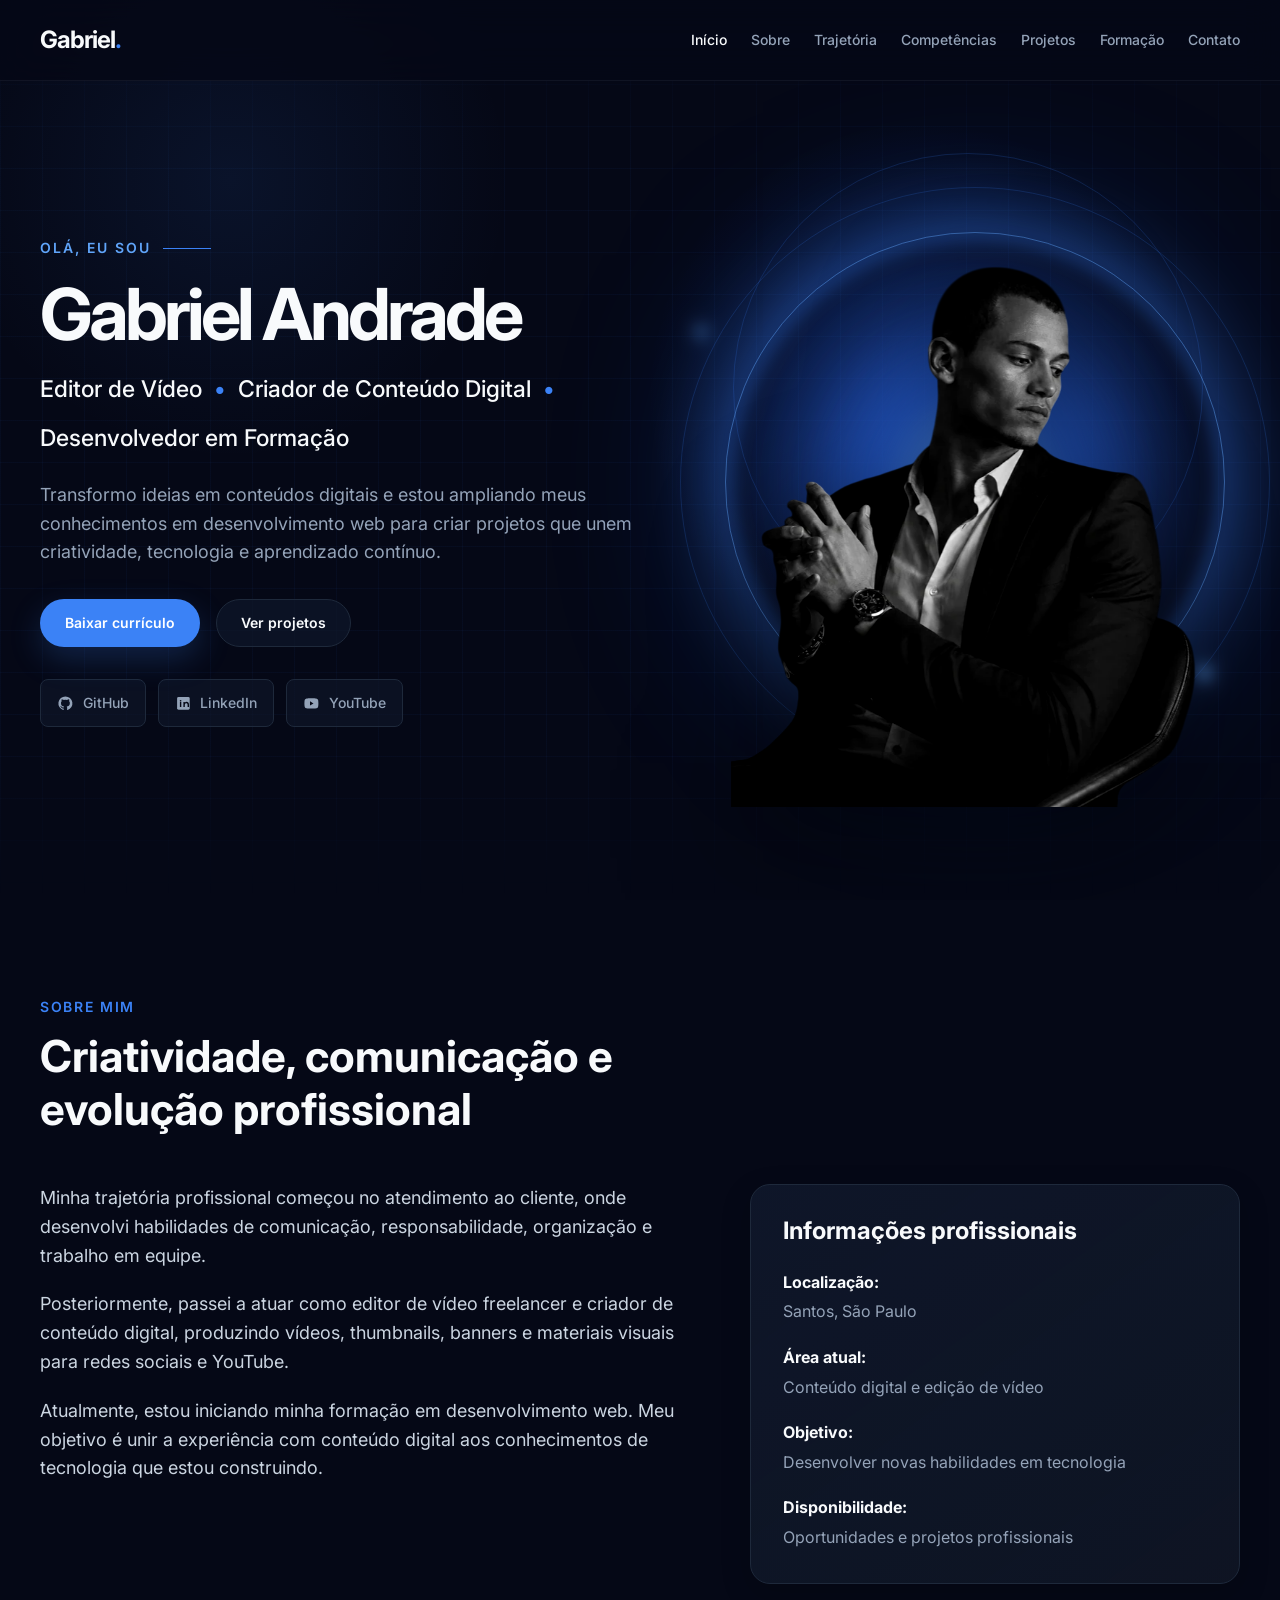
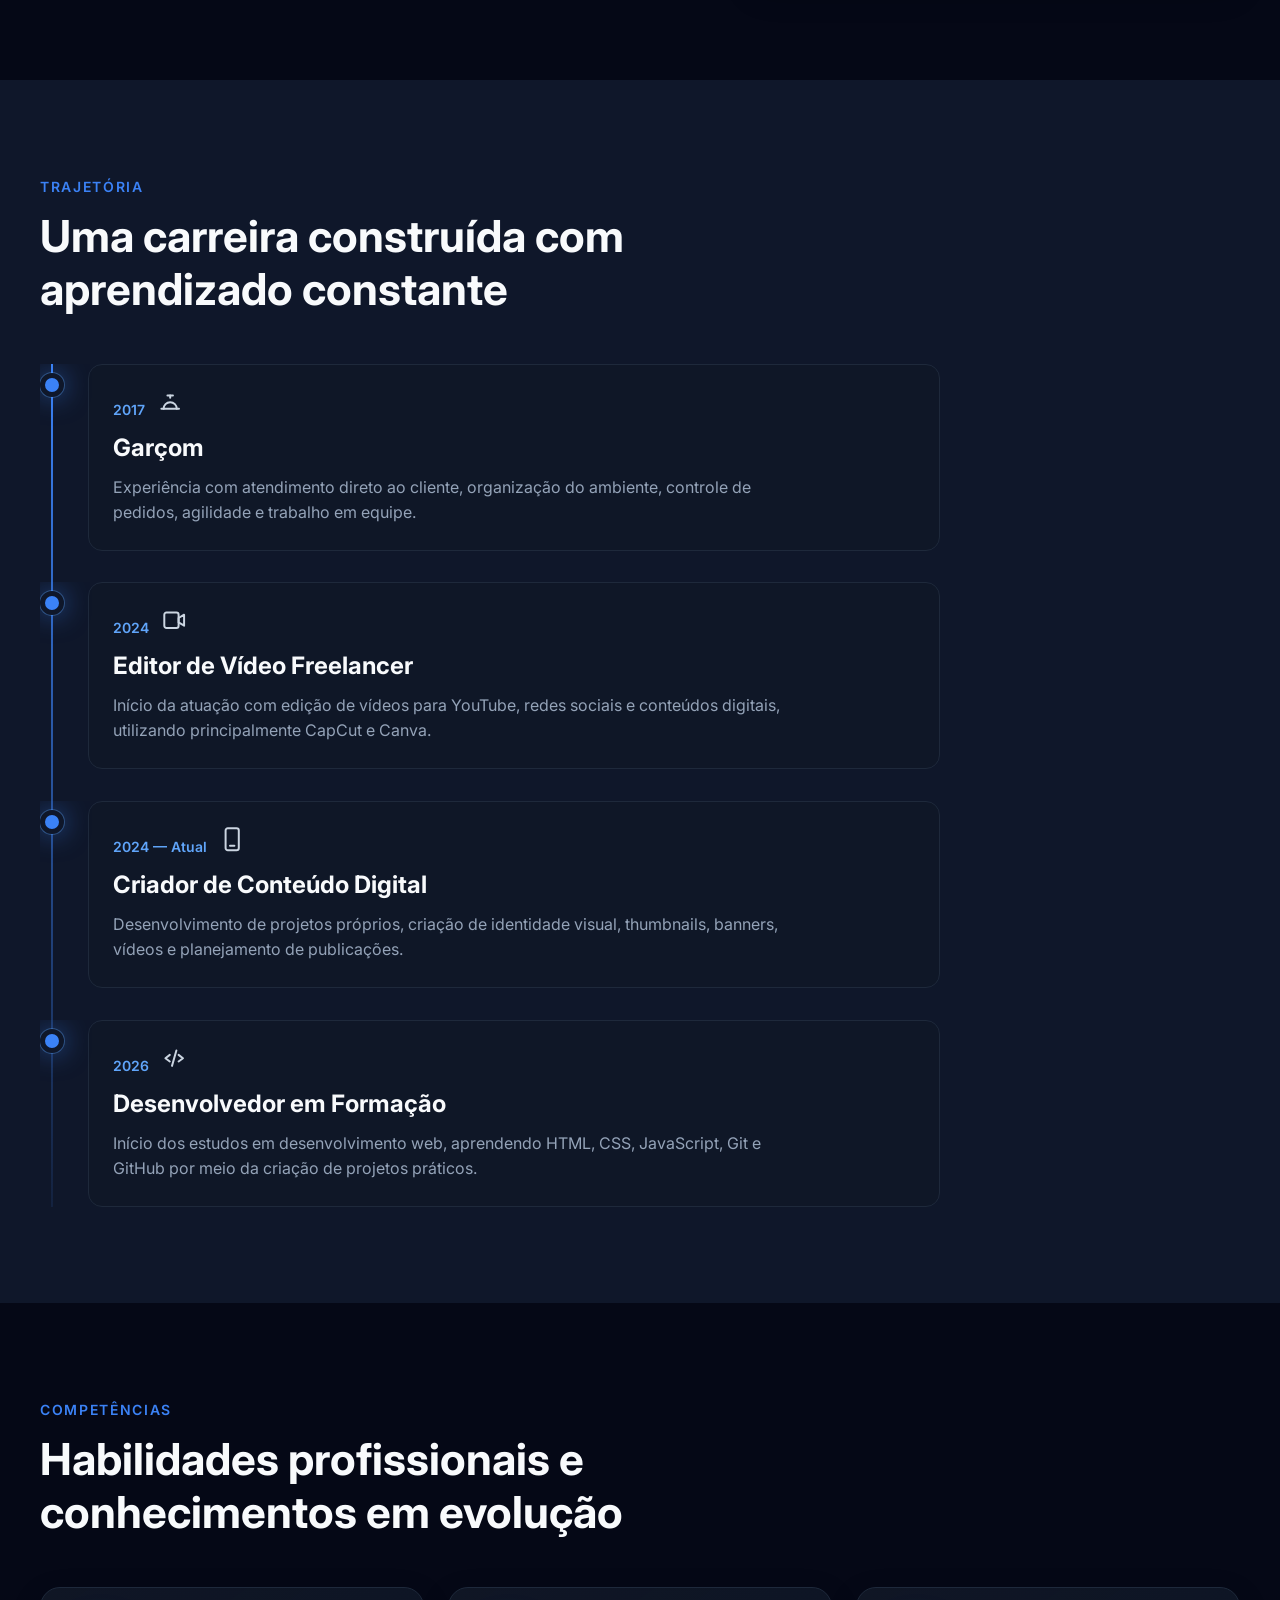
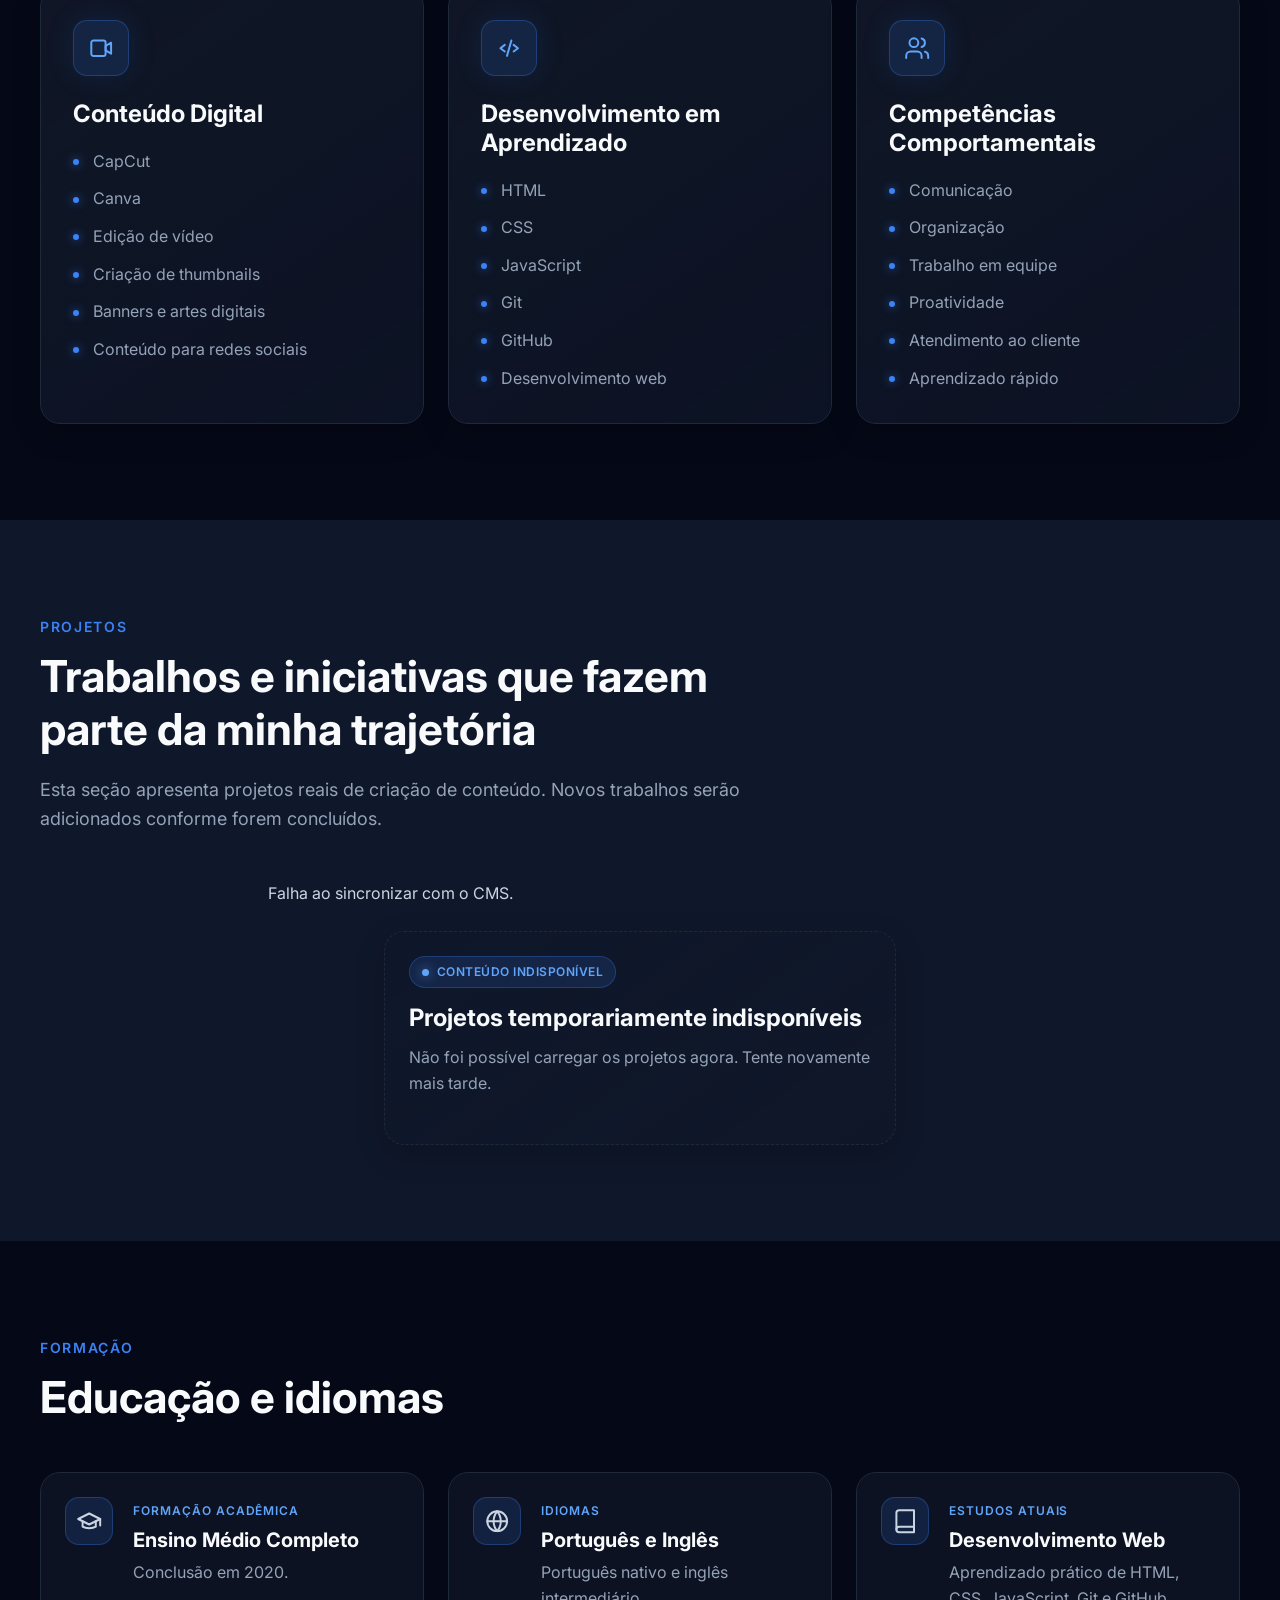
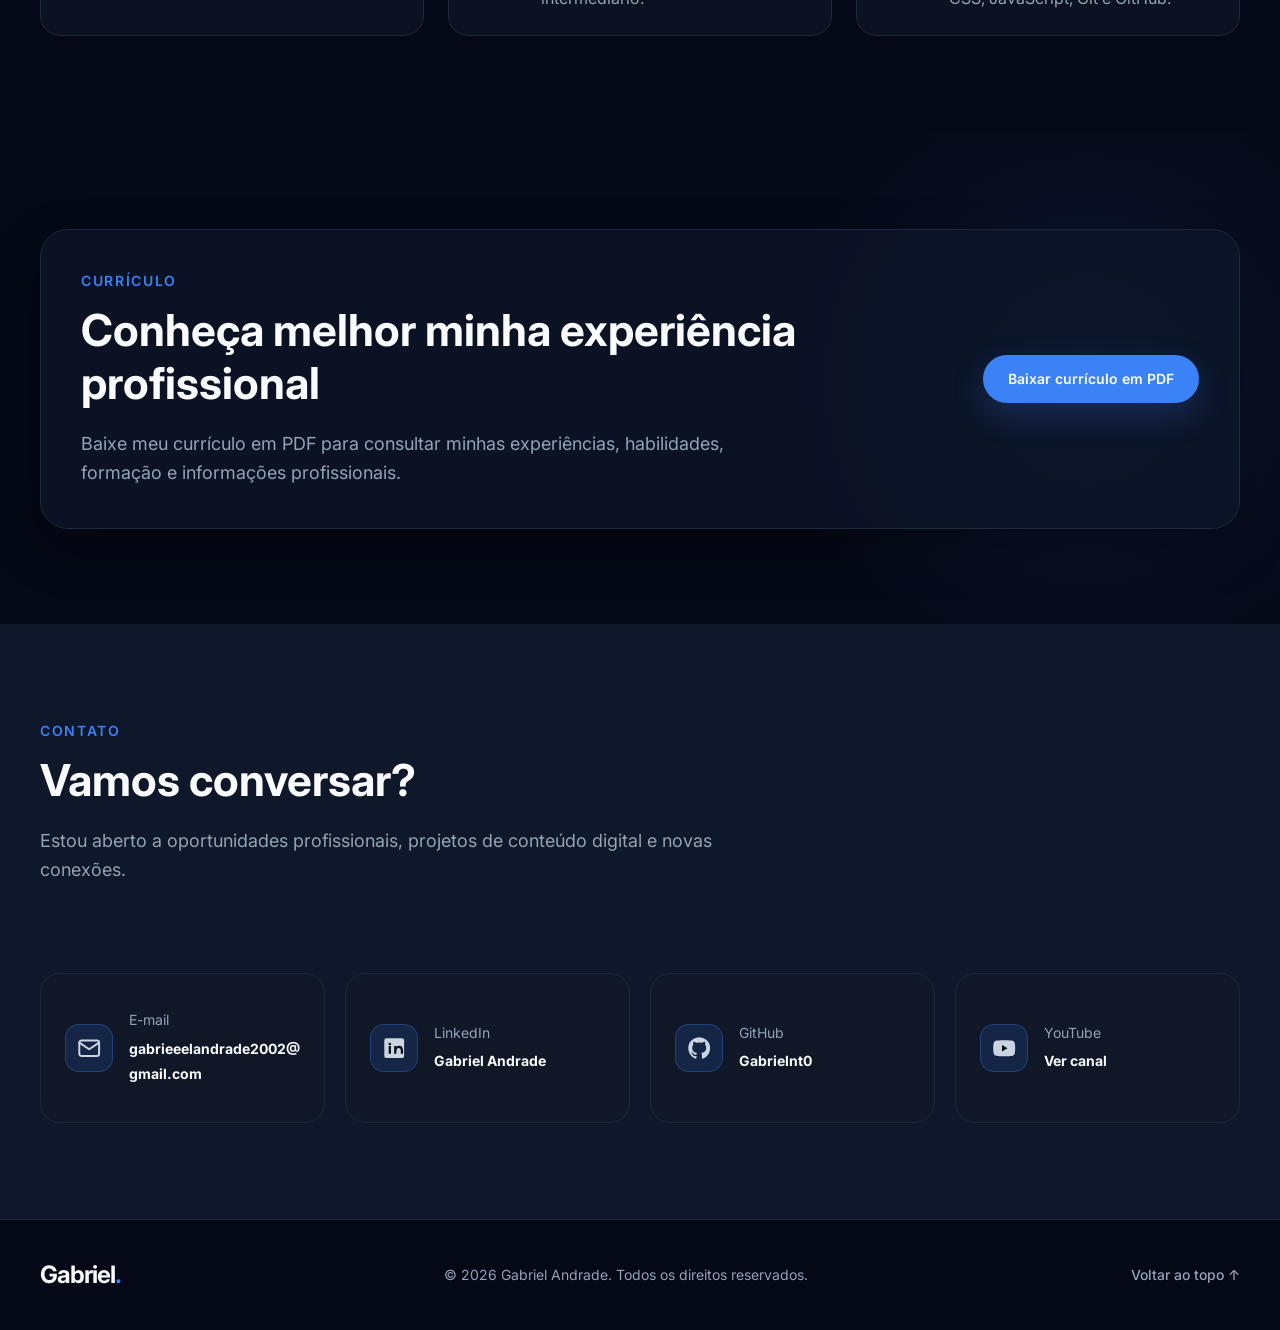
==== commit 032fb9ed: "Release 0.8.1 - Project Experience" ====
--- a/index.html
+++ b/index.html
@@ -178,6 +178,7 @@
         rel="stylesheet"
         href="./css/style.css"
     >
+    <link rel="stylesheet" href="css/theme.css">
 </head>
 
 <body>
@@ -466,7 +467,7 @@
                     </h2>
                 </div>
 
-                <div class="timeline">
+                <div class="timeline" id="experiences-timeline">
                     <article class="timeline-item">
                         <div class="timeline-marker"></div>
 
@@ -596,7 +597,7 @@
                     </h2>
                 </div>
 
-                <div class="skills-grid">
+                <div class="skills-grid" id="skills-grid">
                     <article class="skill-card">
                         <span class="skill-icon" aria-hidden="true">
                             <svg class="icon-svg" viewBox="0 0 24 24" aria-hidden="true">
@@ -1009,6 +1010,11 @@
 </button>
 
     <script src="./js/script.js"></script>
+    <script type="module" src="./js/modules/theme.js"></script>
+    <script type="module" src="./js/modules/builder.js"></script>
+    <script type="module" src="./js/modules/seo.js"></script>
+    <script type="module" src="./js/modules/experiences.js"></script>
+    <script type="module" src="./js/modules/skills.js"></script>
     <script type="module" src="./js/modules/education.js"></script>
     <script type="module" src="./js/modules/projects.js"></script>
     <script type="module" src="./js/modules/profile.js"></script>
--- a/css/theme.css
+++ b/css/theme.css
@@ -0,0 +1,38 @@
+.theme-motion-disabled *,
+.theme-motion-disabled *::before,
+.theme-motion-disabled *::after {
+    animation-duration: 0.001ms !important;
+    animation-iteration-count: 1 !important;
+    scroll-behavior: auto !important;
+    transition-duration: 0.001ms !important;
+}
+
+/* ONRONT Site Builder */
+[hidden] { display: none !important; }
+.builder-hero-centered .hero-container { grid-template-columns: 1fr; text-align: center; }
+.builder-hero-centered .hero-content { margin-inline: auto; max-width: 850px; }
+.builder-hero-centered .hero-actions,
+.builder-hero-centered .hero-socials { justify-content: center; }
+.builder-hero-centered .hero-visual { display: none; }
+.builder-hero-fullscreen .hero { min-height: 100svh; display: flex; align-items: center; }
+.builder-hero-fullscreen .hero-container { grid-template-columns: 1fr; text-align: center; }
+.builder-hero-fullscreen .hero-content { margin-inline: auto; max-width: 900px; }
+.builder-hero-fullscreen .hero-actions,
+.builder-hero-fullscreen .hero-socials { justify-content: center; }
+.builder-hero-fullscreen .hero-visual { display: none; }
+
+.builder-cards-flat :is(.about-card,.timeline-item,.skill-card,.project-card,.education-card,.contact-card) { border-radius: 2px !important; box-shadow: none !important; }
+.builder-cards-rounded :is(.about-card,.timeline-item,.skill-card,.project-card,.education-card,.contact-card) { border-radius: 22px !important; }
+.builder-cards-glass :is(.about-card,.timeline-item,.skill-card,.project-card,.education-card,.contact-card) { background: color-mix(in srgb, var(--color-card) 72%, transparent) !important; backdrop-filter: blur(18px); -webkit-backdrop-filter: blur(18px); }
+.builder-cards-outline :is(.about-card,.timeline-item,.skill-card,.project-card,.education-card,.contact-card) { background: transparent !important; box-shadow: none !important; border-width: 1px !important; }
+
+.builder-buttons-square :is(.button,.project-link,.resume-button) { border-radius: 3px !important; }
+.builder-buttons-rounded :is(.button,.project-link,.resume-button) { border-radius: 12px !important; }
+.builder-buttons-pill :is(.button,.project-link,.resume-button) { border-radius: 999px !important; }
+.builder-buttons-outline :is(.button,.project-link,.resume-button) { background: transparent !important; border: 1px solid var(--color-primary) !important; color: var(--color-primary) !important; }
+
+.builder-navbar-transparent .header { background: transparent !important; border-bottom-color: transparent !important; }
+.builder-navbar-blur .header { background: color-mix(in srgb, var(--color-background) 72%, transparent) !important; backdrop-filter: blur(20px); -webkit-backdrop-filter: blur(20px); }
+.builder-container-compact .container { max-width: 1040px; }
+.builder-container-wide .container { max-width: 1240px; }
+.builder-container-full .container { max-width: min(94vw, 1540px); }
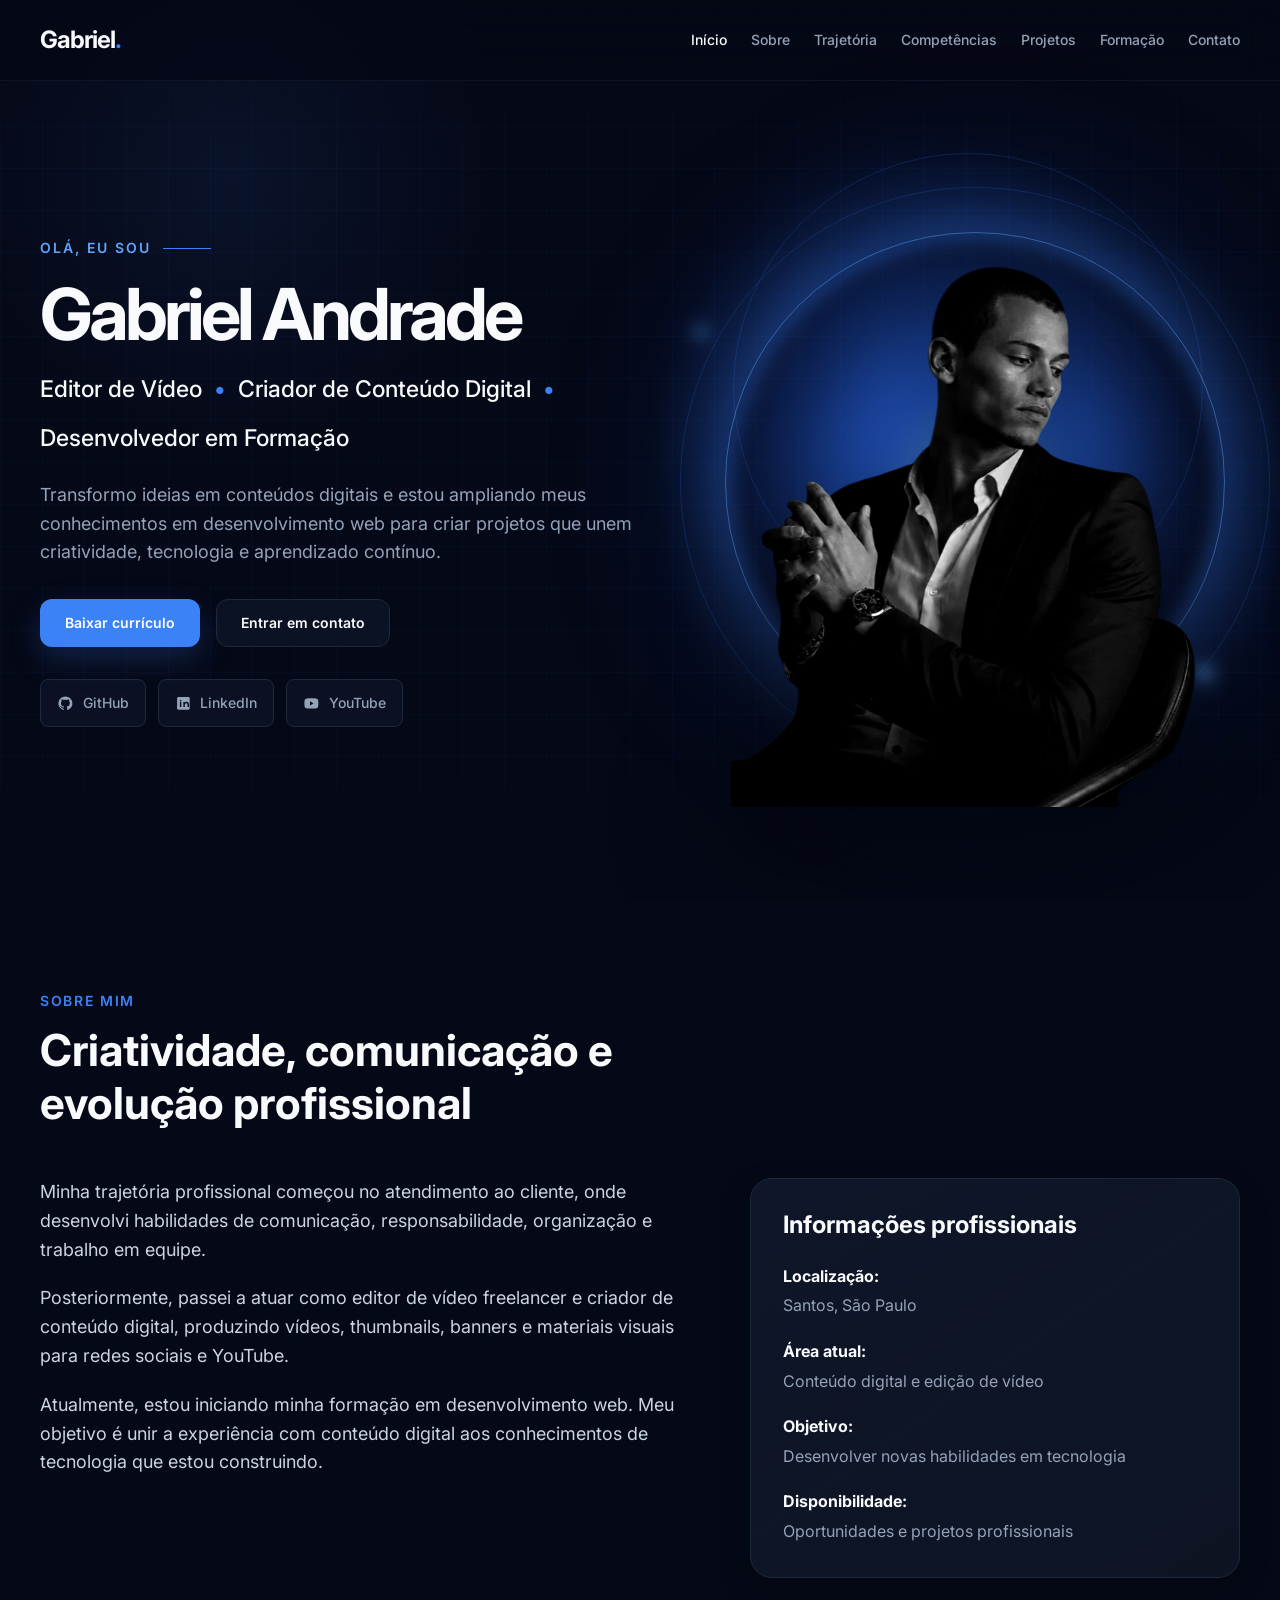
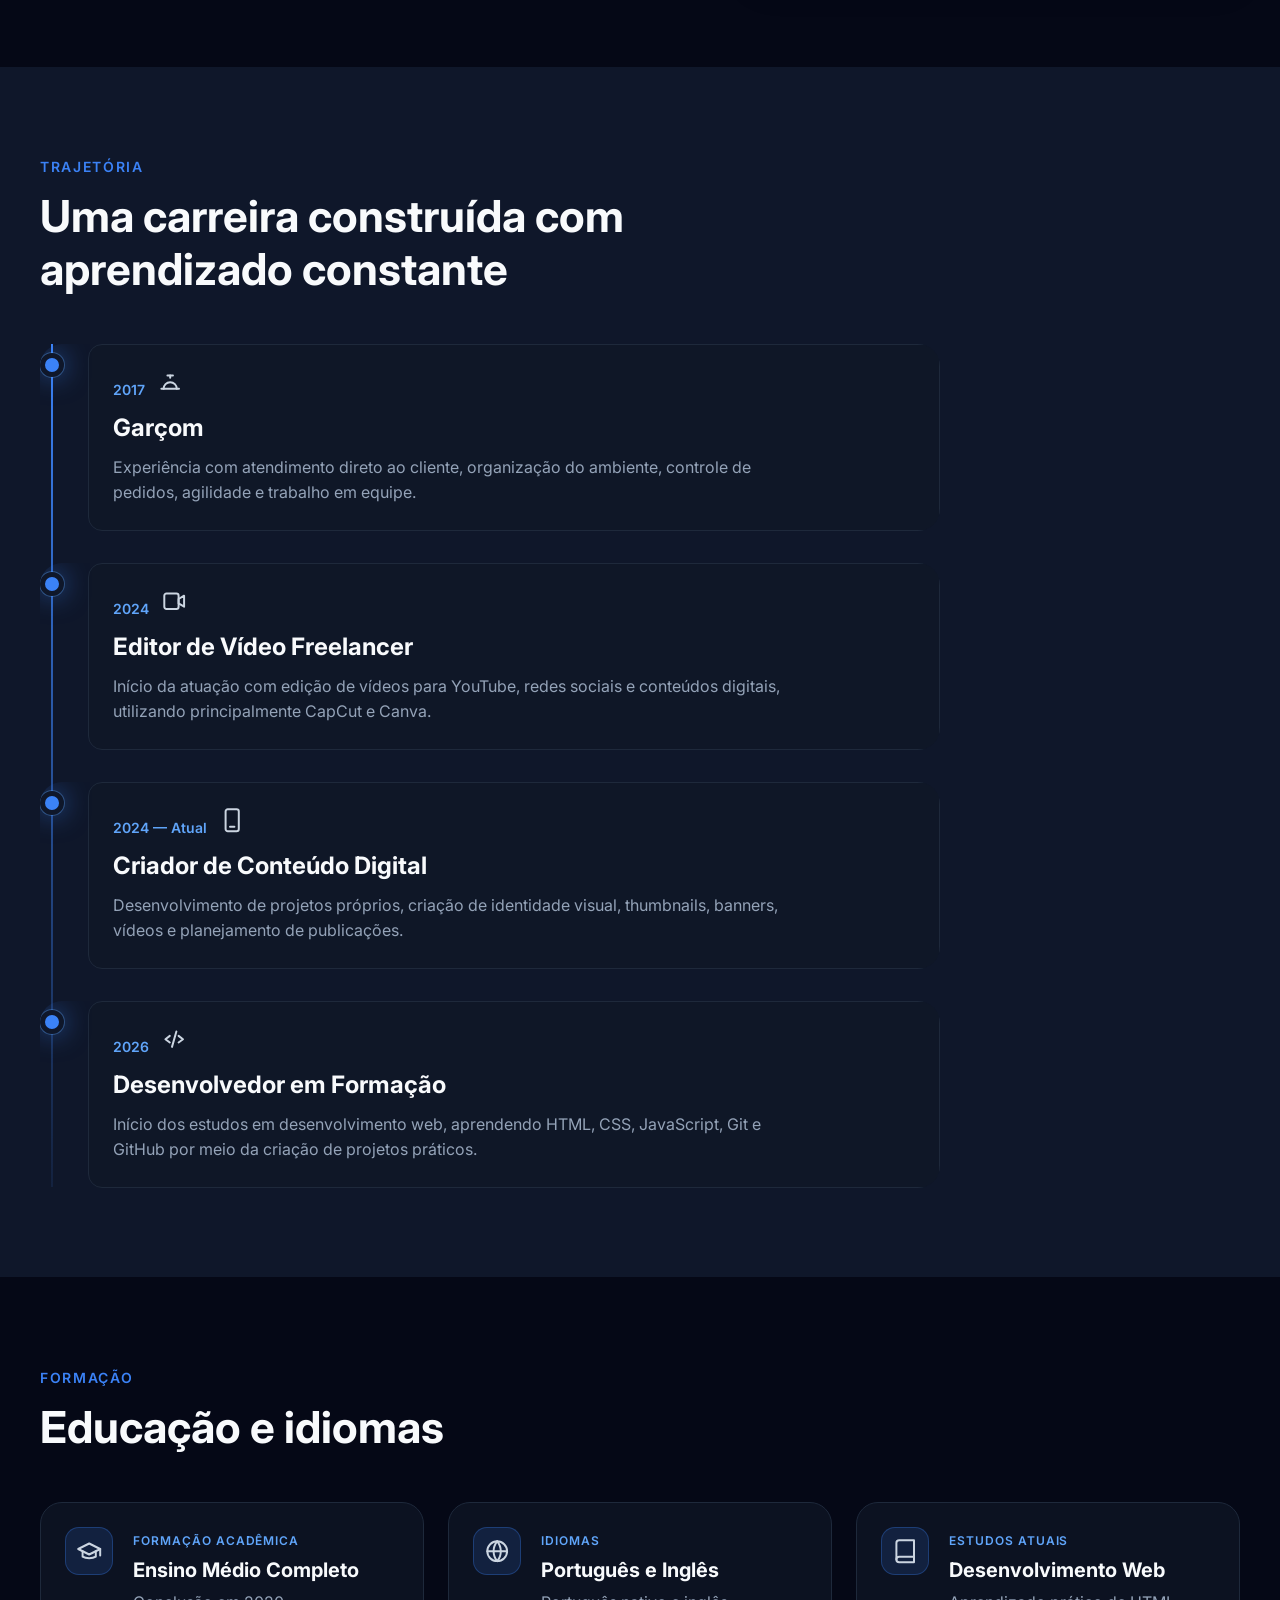
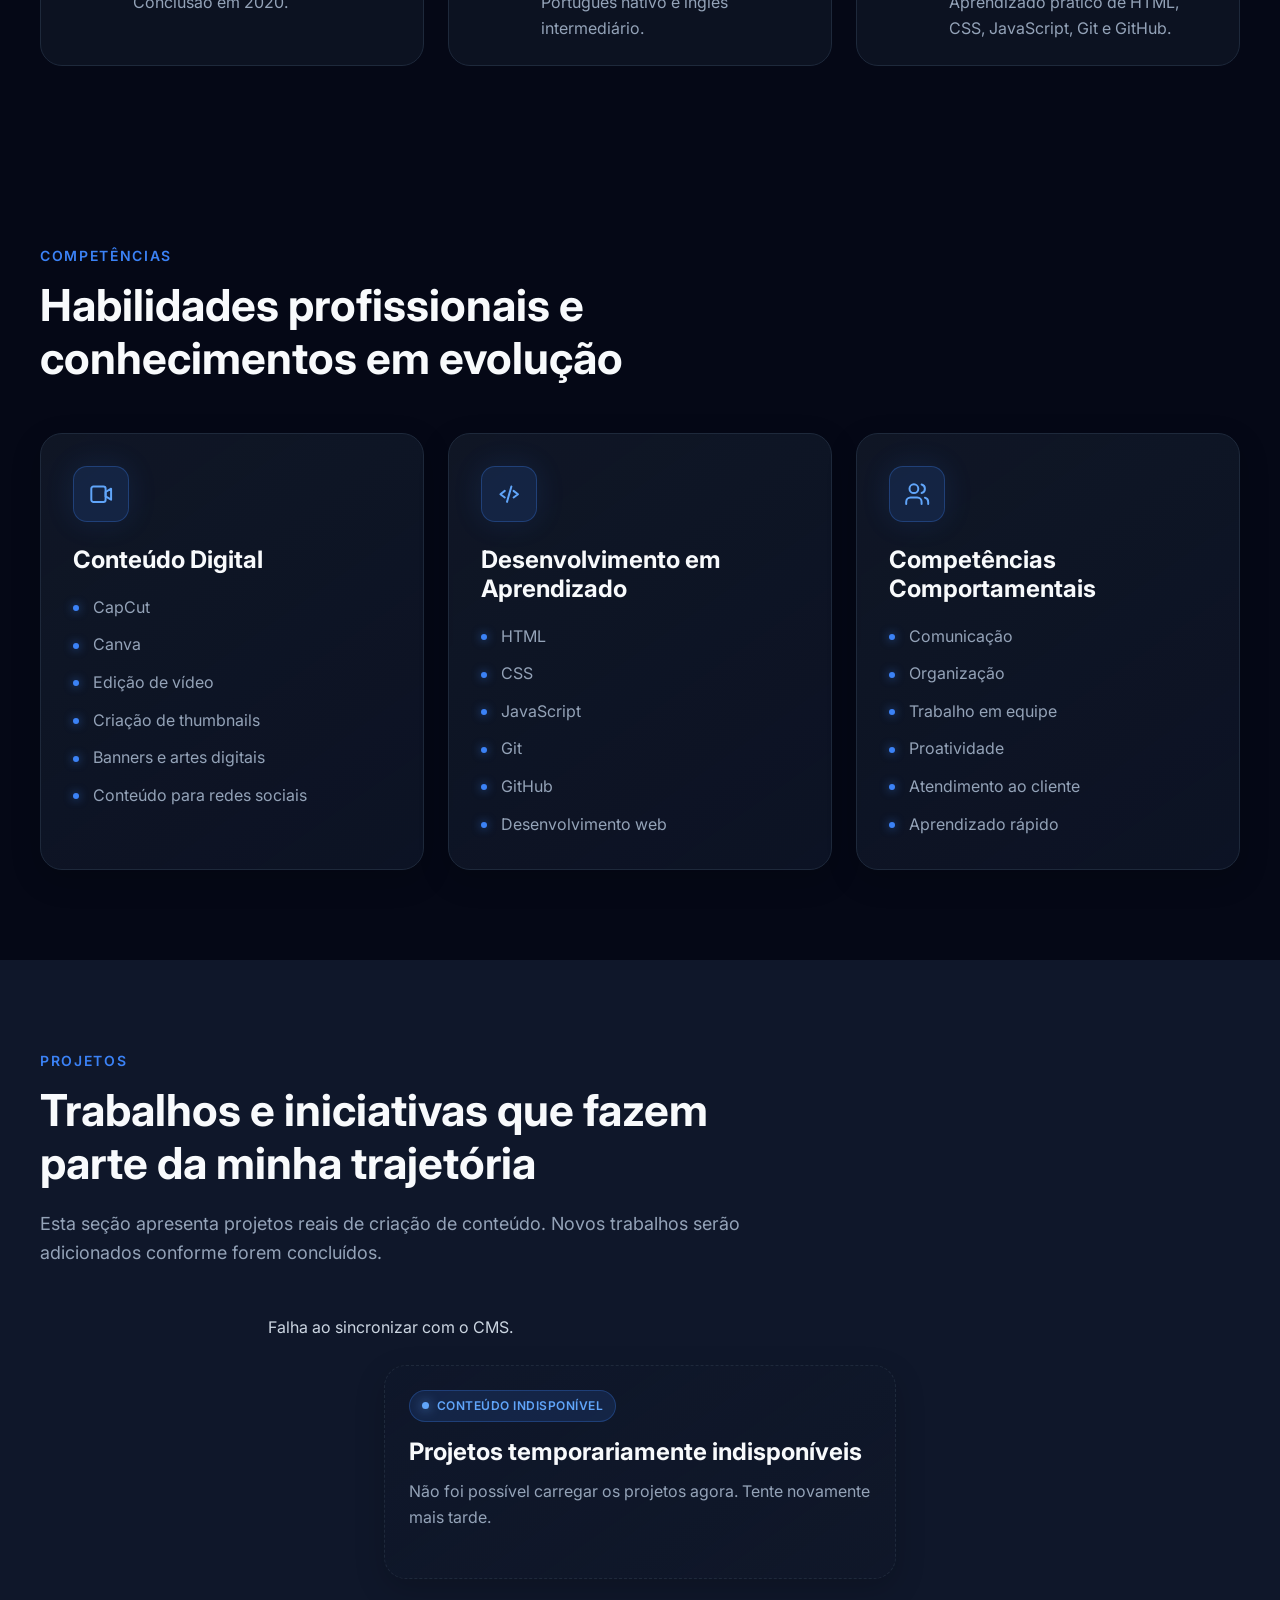
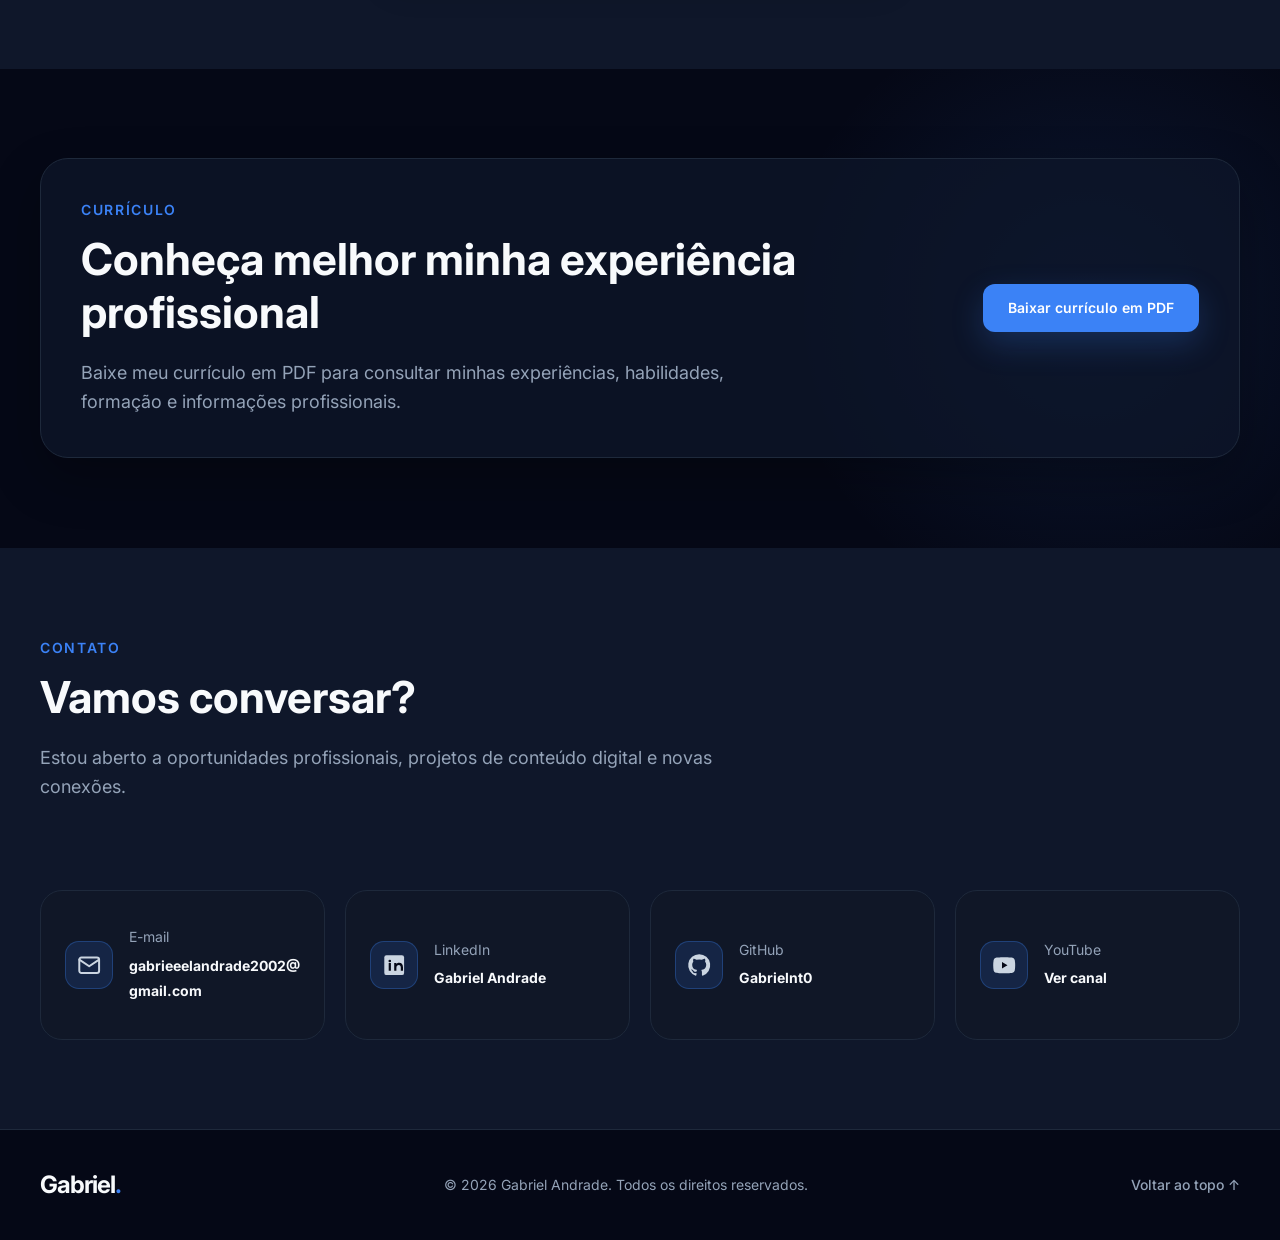
==== commit 67092e46: "feat: add visual editor bridge to public portfolio" ====
--- a/index.html
+++ b/index.html
@@ -1012,6 +1012,7 @@
     <script src="./js/script.js"></script>
     <script type="module" src="./js/modules/theme.js"></script>
     <script type="module" src="./js/modules/builder.js"></script>
+    <script type="module" src="./js/modules/visual-editor-bridge.js"></script>
     <script type="module" src="./js/modules/seo.js"></script>
     <script type="module" src="./js/modules/experiences.js"></script>
     <script type="module" src="./js/modules/skills.js"></script>
--- a/css/theme.css
+++ b/css/theme.css
@@ -36,3 +36,218 @@
 .builder-container-compact .container { max-width: 1040px; }
 .builder-container-wide .container { max-width: 1240px; }
 .builder-container-full .container { max-width: min(94vw, 1540px); }
+
+
+/* Portfolio Builder — integração completa */
+.builder-spacing-compact .section {
+    padding-block: clamp(3rem, 5vw, 4.5rem);
+}
+
+.builder-spacing-comfortable .section {
+    padding-block: clamp(4.5rem, 7vw, 7rem);
+}
+
+.builder-spacing-spacious .section {
+    padding-block: clamp(6rem, 10vw, 10rem);
+}
+
+.builder-alignment-center .section-header,
+.builder-alignment-center .about-content,
+.builder-alignment-center .resume-header {
+    margin-inline: auto;
+    text-align: center;
+}
+
+.builder-project-columns-2 .projects-grid {
+    grid-template-columns: repeat(2, minmax(0, 1fr));
+}
+
+.builder-project-columns-3 .projects-grid {
+    grid-template-columns: repeat(3, minmax(0, 1fr));
+}
+
+.builder-project-columns-4 .projects-grid {
+    grid-template-columns: repeat(4, minmax(0, 1fr));
+}
+
+.project-builder-metadata {
+    display: flex;
+    flex-wrap: wrap;
+    gap: 0.5rem 0.9rem;
+    margin-top: 0.8rem;
+    color: var(--color-muted);
+    font-size: 0.82rem;
+}
+
+.project-technology-list {
+    display: flex;
+    flex-wrap: wrap;
+    gap: 0.45rem;
+    margin-top: 0.9rem;
+    padding: 0;
+    list-style: none;
+}
+
+.project-technology-list li {
+    border: 1px solid var(--color-border);
+    border-radius: 999px;
+    padding: 0.32rem 0.65rem;
+    background: var(--color-primary-soft);
+    color: var(--color-text);
+    font-size: 0.78rem;
+}
+
+.project-pagination {
+    display: flex;
+    align-items: center;
+    justify-content: center;
+    gap: 1rem;
+    margin-top: 2rem;
+}
+
+.project-page-button {
+    border: 1px solid var(--color-border);
+    border-radius: var(--border-radius-md);
+    padding: 0.7rem 1rem;
+    background: var(--color-card);
+    color: var(--color-text);
+    cursor: pointer;
+}
+
+.project-page-button:hover:not(:disabled) {
+    border-color: var(--color-primary);
+    color: var(--color-primary);
+}
+
+.project-page-button:disabled {
+    cursor: not-allowed;
+    opacity: 0.4;
+}
+
+.project-page-indicator {
+    color: var(--color-muted);
+    font-size: 0.9rem;
+}
+
+.builder-skills-list .skills-grid,
+.skills-grid[data-layout="list"] {
+    grid-template-columns: 1fr;
+}
+
+.builder-skills-list .skill-card,
+.skills-grid[data-layout="list"] .skill-card {
+    display: grid;
+    grid-template-columns: auto minmax(160px, 0.4fr) 1fr;
+    align-items: center;
+    gap: 1rem;
+}
+
+.skill-levels {
+    display: grid;
+    gap: 0.9rem;
+    margin-top: 1rem;
+}
+
+.skill-level-row {
+    display: grid;
+    gap: 0.4rem;
+}
+
+.skill-level-header {
+    display: flex;
+    justify-content: space-between;
+    gap: 1rem;
+    color: var(--color-text);
+    font-size: 0.86rem;
+}
+
+.skill-level-track {
+    height: 0.48rem;
+    overflow: hidden;
+    border-radius: 999px;
+    background: color-mix(in srgb, var(--color-border) 70%, transparent);
+}
+
+.skill-level-fill {
+    display: block;
+    height: 100%;
+    border-radius: inherit;
+    background: var(--color-primary);
+}
+
+.skill-category,
+.skill-description {
+    margin-top: 0.65rem;
+    color: var(--color-muted);
+}
+
+@media (max-width: 1100px) {
+    .builder-project-columns-4 .projects-grid,
+    .builder-project-columns-3 .projects-grid {
+        grid-template-columns: repeat(2, minmax(0, 1fr));
+    }
+}
+
+@media (max-width: 720px) {
+    .builder-project-columns-2 .projects-grid,
+    .builder-project-columns-3 .projects-grid,
+    .builder-project-columns-4 .projects-grid {
+        grid-template-columns: 1fr;
+    }
+
+    .builder-skills-list .skill-card,
+    .skills-grid[data-layout="list"] .skill-card {
+        grid-template-columns: 1fr;
+    }
+}
+
+
+/* Editor Visual do Portfolio CMS */
+.portfolio-visual-editor-mode {
+    scroll-behavior: smooth;
+}
+
+.portfolio-visual-editor-mode body {
+    cursor: default;
+}
+
+.portfolio-visual-editor-mode main > section,
+.portfolio-visual-editor-mode main .resume {
+    position: relative;
+    cursor: pointer;
+}
+
+.portfolio-visual-editor-mode main > section:hover,
+.portfolio-visual-editor-mode main .resume:hover {
+    outline: 2px dashed color-mix(in srgb, var(--color-primary) 70%, white);
+    outline-offset: -4px;
+}
+
+#portfolio-visual-editor-selection {
+    position: absolute;
+    z-index: 999999;
+    pointer-events: none;
+    border: 3px solid #2563eb;
+    border-radius: 10px;
+    box-shadow:
+        0 0 0 1px rgba(255, 255, 255, 0.35),
+        0 10px 35px rgba(37, 99, 235, 0.22);
+    transition:
+        left 160ms ease,
+        top 160ms ease,
+        width 160ms ease,
+        height 160ms ease;
+}
+
+#portfolio-visual-editor-label {
+    position: absolute;
+    top: -29px;
+    left: -3px;
+    border-radius: 7px 7px 0 0;
+    padding: 5px 9px;
+    background: #2563eb;
+    color: #ffffff;
+    font: 700 11px/1 system-ui, sans-serif;
+    letter-spacing: 0.04em;
+    text-transform: uppercase;
+}
